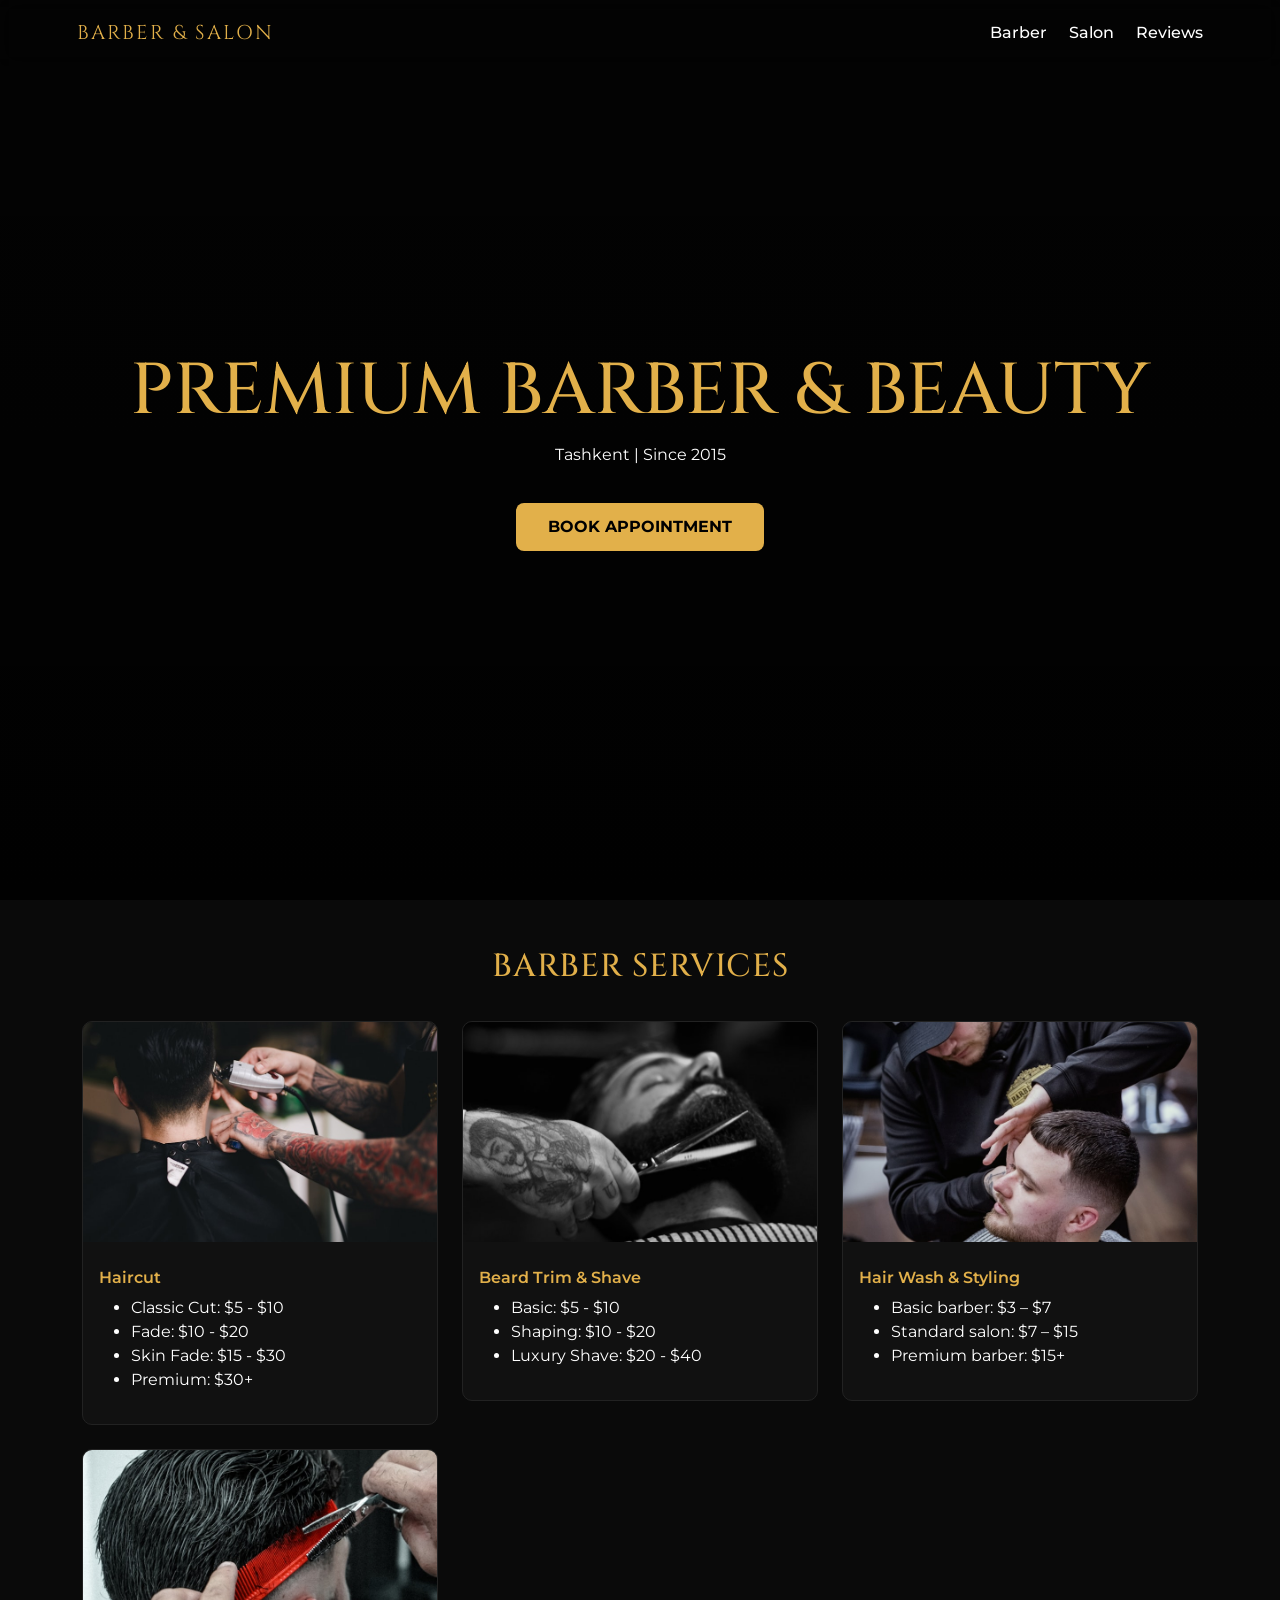
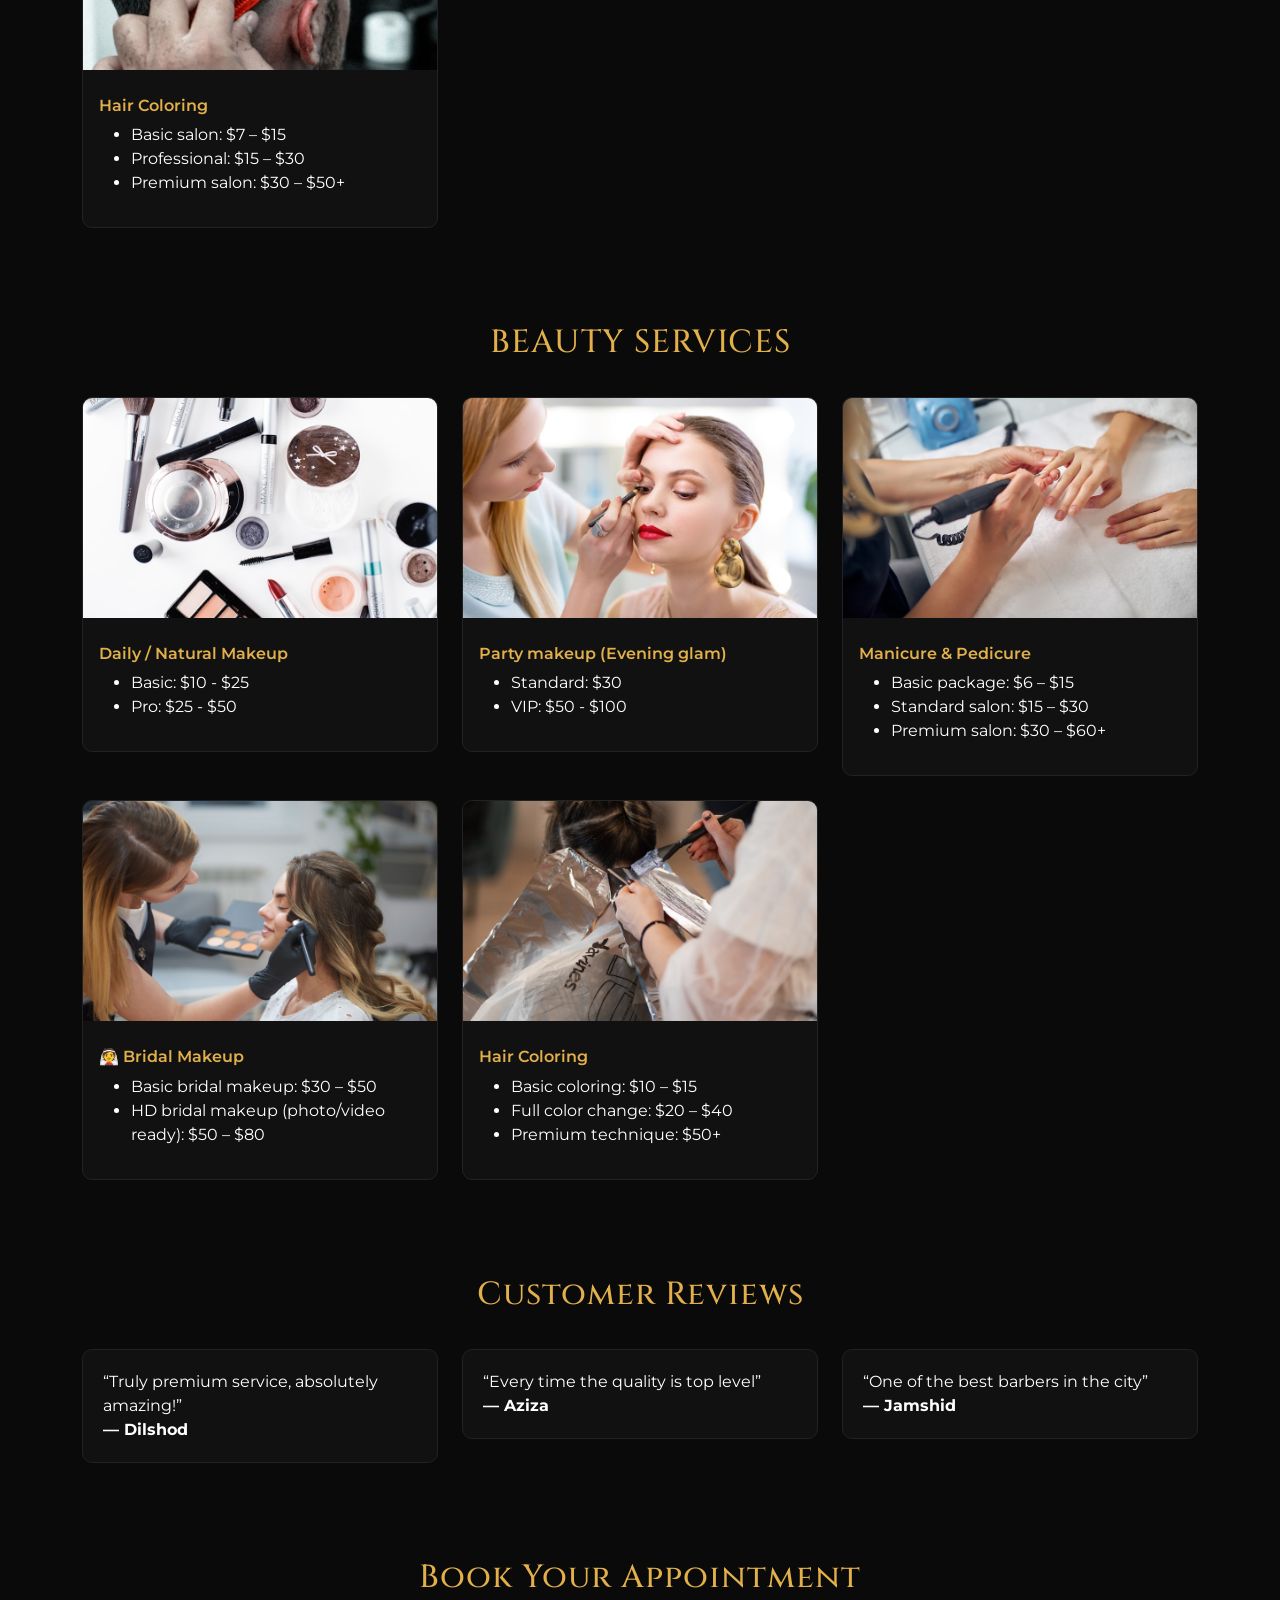
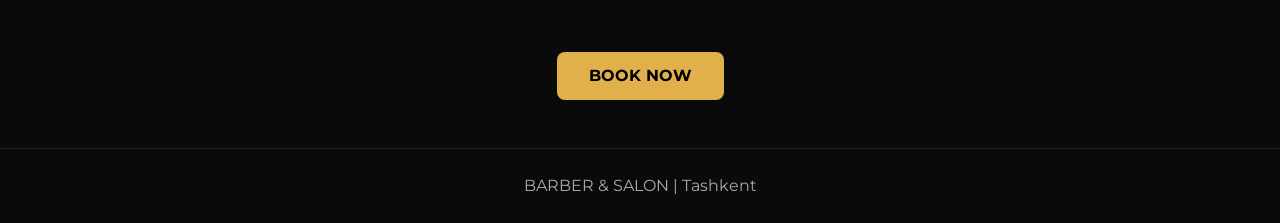
==== index.html @ d1793401 "Add files via upload" ====
<!DOCTYPE html>  <html lang="uz">  
<head>  
<meta charset="UTF-8">  
<meta name="viewport" content="width=device-width, initial-scale=1.0">  
<title>Barber & Salon | Premium Studio</title> <link rel="manifest" href="manifest.json">
<meta name="theme-color" content="#e2b04a">
<link rel="icon" href="favicon.png">
<link rel="icon" type="image/png" sizes="32x32" href="icon-32.png">
<link rel="icon" type="image/png" sizes="16x16" href="icon-16.png">
<!-- iOS support -->
<meta name="apple-mobile-web-app-capable" content="yes">
<meta name="apple-mobile-web-app-status-bar-style" content="black">
<link rel="apple-touch-icon" href="icon-192.png"> <link href="https://fonts.googleapis.com/css2?family=Cinzel:wght@400;600&family=Montserrat:wght@300;400;600;700&display=swap" rel="stylesheet">  
<link href="https://cdn.jsdelivr.net/npm/bootstrap@5.3.3/dist/css/bootstrap.min.css" rel="stylesheet">  <style>  
:root{  
  --gold:#e2b04a;  
  --dark:#0a0a0a;  
}  
  
body{  
margin:0;  
font-family:'Montserrat', sans-serif;  
background:var(--dark);  
color:#fff;  
}  
  
/* smooth + premium feel */  
html{scroll-behavior:smooth;}  
  
/* LOADER */  
#loader{  
position:fixed;  
width:100%;  
height:100%;  
background:#000;  
display:flex;  
align-items:center;  
justify-content:center;  
z-index:9999;  
}  
.spinner{  
width:55px;  
height:55px;  
border:3px solid #333;  
border-top:3px solid var(--gold);  
border-radius:50%;  
animation:spin .9s linear infinite;  
}  
@keyframes spin{100%{transform:rotate(360deg);}}  
  
/* NAV */  
nav{  
position:fixed;  
width:100%;  
top:0;  
padding:18px 6%;  
display:flex;  
justify-content:space-between;  
align-items:center;  
z-index:1000;  
backdrop-filter: blur(10px);  
transition:.3s;  
}  
nav.scrolled{  
background:#000;  
border-bottom:1px solid var(--gold);  
}  
  
nav a{  
color:#fff;  
margin-left:18px;  
text-decoration:none;  
font-weight:500;  
transition:.3s;  
}  
nav a:hover{  
color:var(--gold);  
transform:translateY(-2px);  
}  
  
.logo{  
color:var(--gold);  
font-family:'Cinzel';  
letter-spacing:2px;  
font-size:20px;  
}  
  
/* HERO */  
.hero{  
height:100vh;  
background:linear-gradient(rgba(0,0,0,.7),rgba(0,0,0,.9)),  
url('./back.jpg')  
center/cover;  
display:flex;  
align-items:center;  
justify-content:center;  
text-align:center;  
animation:fadeIn 1.2s ease;  
}  
  
@keyframes fadeIn{  
from{opacity:0;transform:scale(1.05);}  
to{opacity:1;transform:scale(1);}  
}  
  
.hero h1{  
font-size:clamp(34px,7vw,72px);  
color:var(--gold);  
font-family:'Cinzel';  
animation:slideDown 1s ease;  
}  
  
@keyframes slideDown{  
from{transform:translateY(-40px);opacity:0;}  
to{transform:translateY(0);opacity:1;}  
}  
  
.btn-gold{  
background:var(--gold);  
color:#000;  
padding:12px 32px;  
font-weight:700;  
border-radius:8px;  
text-decoration:none;  
display:inline-block;  
margin-top:20px;  
transition:.3s;  
}  
.btn-gold:hover{  
transform:scale(1.05);  
box-shadow:0 10px 25px rgba(226,176,74,.3);  
}  
  
/* SECTION */  
section{scroll-margin-top:90px;}  
  
.section-title{  
text-align:center;  
font-family:'Cinzel';  
color:var(--gold);  
margin-bottom:35px;  
letter-spacing:1px;  
}  
  
/* SERVICE */  
.service{  
background:#111;  
border:1px solid #222;  
cursor:pointer;  
transition:.4s;  
overflow:hidden;  
border-radius:10px;  
}  
.service:hover{  
transform:scale(1.06);  
box-shadow:0 10px 30px rgba(226,176,74,.25);  
}  
.service img{  
width:100%;  
height:220px;  
object-fit:cover;  
transition:.5s;  
}  
.service:hover img{  
transform:scale(1.1);  
}  
  
h6{  
color:var(--gold);  
font-weight:600;  
margin-top:10px;  
}  
  
/* MODAL */  
#imgModal{  
position:fixed;  
top:0;  
left:0;  
width:100%;  
height:100%;  
background:rgba(0,0,0,.92);  
display:none;  
align-items:center;  
justify-content:center;  
z-index:9999;  
}  
  
#imgModal img{  
max-width:90%;  
max-height:90%;  
border-radius:12px;  
transform:scale(.8);  
transition:.3s;  
}  
#imgModal.show img{  
transform:scale(1);  
}  
  
/* REVIEWS (REAL LOOK) */  
.stat{  
background:#111;  
border:1px solid #222;  
padding:20px;  
border-radius:10px;  
transition:.3s;  
}  
.stat:hover{  
transform:translateY(-5px);  
border-color:var(--gold);  
}  
  
/* FOOTER */  
footer{  
text-align:center;  
padding:25px;  
border-top:1px solid #222;  
color:#aaa;  
}  
  
/* mobile */  
@media(max-width:768px){  
nav{flex-direction:column;gap:10px;}  
}  
</style>  </head>  <body> <button id="installBtn" class="btn-gold" style="position:fixed;bottom:20px;right:20px;display:none;z-index:999;">
Install App
</button> <div id="loader"><div class="spinner"></div></div>  <nav id="nav">  
<div class="logo">BARBER & SALON</div>  
<div>  
<a href="#barber">Barber</a>  
<a href="#salon">Salon</a>  
<a href="#reviews">Reviews</a>  
</div>  
</nav>  <section class="hero">  
<div>  
<h1>PREMIUM BARBER & BEAUTY</h1>  
<p>Tashkent | Since 2015</p>  
<a class="btn-gold" href="https://t.me/aiwebuz">BOOK APPOINTMENT</a>  
</div>  
</section>   <!-- BARBER -->     <section id="barber" class="container py-5">      
<h2 class="section-title">BARBER SERVICES</h2>      
<div class="row g-4">      <div class="col-md-4">      
<div class="service" onclick="openImg(this)">      
<img src="/haircut.jpg">      
<div class="p-3">      
<h6>Haircut</h6>     
<ul>
<li>Classic Cut: $5 - $10</li>
<li>Fade: $10 - $20</li>
<li>Skin Fade: $15 - $30</li>
<li>Premium: $30+</li>
</ul>
</div>      
</div>      
</div>  <div class="col-md-4">      
<div class="service" onclick="openImg(this)">      
<img src="/beard.jpg">      
<div class="p-3">      
<h6>Beard Trim & Shave</h6>      
<ul>
<li>Basic: $5 - $10</li>
<li>Shaping: $10 - $20</li>
<li>Luxury Shave: $20 - $40</li>
</ul>
</div>      
</div>      
</div>  <div class="col-md-4">      
<div class="service" onclick="openImg(this)">      
<img src="/styling.jpg">      
<div class="p-3">
  <h6>Hair Wash & Styling</h6>
  <ul>
    <li>Basic barber: $3 – $7</li>
    <li>Standard salon: $7 – $15</li>
    <li>Premium barber: $15+</li>
  </ul>
</div> 
</div>      
</div>  <div class="col-md-4">      
<div class="service" onclick="openImg(this)">      
<img src="/color.jpg">      
<div class="p-3">
  <h6>Hair Coloring</h6>
  <ul>
    <li>Basic salon: $7 – $15</li>
    <li>Professional: $15 – $30</li>
    <li>Premium salon: $30 – $50+</li>
  </ul>
</div>
</div>      
</div>  </div>      
</section>      <!-- SALON -->       <section id="salon" class="container py-5">      
<h2 class="section-title">BEAUTY SERVICES</h2>      
<div class="row g-4">  <div class="col-md-4">      
<div class="service" onclick="openImg(this)">      
<img src="/daily.jpg">      
<div class="p-3">      
<h6>Daily / Natural Makeup</h6>      
<ul>
<li>Basic: $10 - $25</li>
<li>Pro: $25 - $50</li>
</ul>      
</div>      
</div>      
</div>  <div class="col-md-4">      
<div class="service" onclick="openImg(this)">      
<img src="/party.jpg">      
<div class="p-3">      
<h6>Party makeup (Evening glam)</h6>      
<ul>
<li>Standard: $30</li>
<li>VIP: $50 - $100</li>
</ul>  
</div>      
</div>      
</div>    <div class="col-md-4">      
<div class="service" onclick="openImg(this)">      
<img src="/manicure.jpg">      
<div class="p-3">
  <h6>Manicure & Pedicure</h6>
  <ul>
    <li>Basic package: $6 – $15</li>
    <li>Standard salon: $15 – $30</li>
    <li>Premium salon: $30 – $60+</li>
  </ul>
</div>
</div>      
</div>    <div class="col-md-4">      
<div class="service" onclick="openImg(this)">      
<img src="/bridal.jpg">      
<div class="p-3">
  <h6>👰 Bridal Makeup</h6>
  <ul>
    <li>Basic bridal makeup: $30 – $50</li>
    <li>HD bridal makeup (photo/video ready): $50 – $80</li>
  </ul>
</div> 
</div>      
</div>    <div class="col-md-4">      
<div class="service" onclick="openImg(this)">      
<img src="/coloring.jpg">      
<div class="p-3">
  <h6>Hair Coloring</h6>
  <ul>
    <li>Basic coloring: $10 – $15</li>
    <li>Full color change: $20 – $40</li>
    <li>Premium technique: $50+</li>
  </ul>
</div>  
</div>      
</div>  </div>      
</section>   <!-- REVIEWS REAL STYLE -->  <section id="reviews" class="container py-5">
  <h2 class="section-title">Customer Reviews</h2>

  <div class="row g-4">
    <div class="col-md-4">
      <div class="stat">“Truly premium service, absolutely amazing!”<br><b>— Dilshod</b></div>
    </div>

    <div class="col-md-4">
      <div class="stat">“Every time the quality is top level”<br><b>— Aziza</b></div>
    </div>

    <div class="col-md-4">
      <div class="stat">“One of the best barbers in the city”<br><b>— Jamshid</b></div>
    </div>
  </div>
</section>

<section class="text-center py-5">
  <h2 class="section-title">Book Your Appointment</h2>
  <a class="btn-gold" href="https://t.me/aiwebuz">BOOK NOW</a>
</section>

<footer>
  BARBER & SALON | Tashkent
</footer> <!-- MODAL -->  <div id="imgModal" onclick="closeImg()">  
<img id="modalImg">  
</div>  <script>  
const nav=document.getElementById("nav");  
const modal=document.getElementById("imgModal");  
const modalImg=document.getElementById("modalImg");  
  
window.addEventListener("load",()=>{  
document.getElementById("loader").style.display="none";  
});  
  
window.addEventListener("scroll",()=>{  
nav.classList.toggle("scrolled",window.scrollY>50);  
});  
  
function openImg(el){  
const img=el.querySelector("img");  
modalImg.src=img.src;  
modal.style.display="flex";  
setTimeout(()=>modal.classList.add("show"),10);  
}  
  
function closeImg(){  
modal.classList.remove("show");  
setTimeout(()=>modal.style.display="none",200);  
}  
  
document.addEventListener("keydown",(e)=>{  
if(e.key==="Escape")closeImg();  
});  
  // PWA REGISTER
if ("serviceWorker" in navigator) {
  window.addEventListener("load", () => {
    navigator.serviceWorker.register("sw.js");
  });
}

// INSTALL LOGIC
let deferredPrompt;
const installBtn = document.getElementById("installBtn");

window.addEventListener("beforeinstallprompt", (e) => {
  e.preventDefault();
  deferredPrompt = e;
  installBtn.style.display = "block";
});

installBtn.addEventListener("click", async () => {
  if (deferredPrompt) {
    deferredPrompt.prompt();
    await deferredPrompt.userChoice;
    deferredPrompt = null;
    installBtn.style.display = "none";
  }
});

// installed bo‘lgandan keyin yashiradi
window.addEventListener("appinstalled", () => {
  installBtn.style.display = "none";
});
</script>  </body>  
</html>
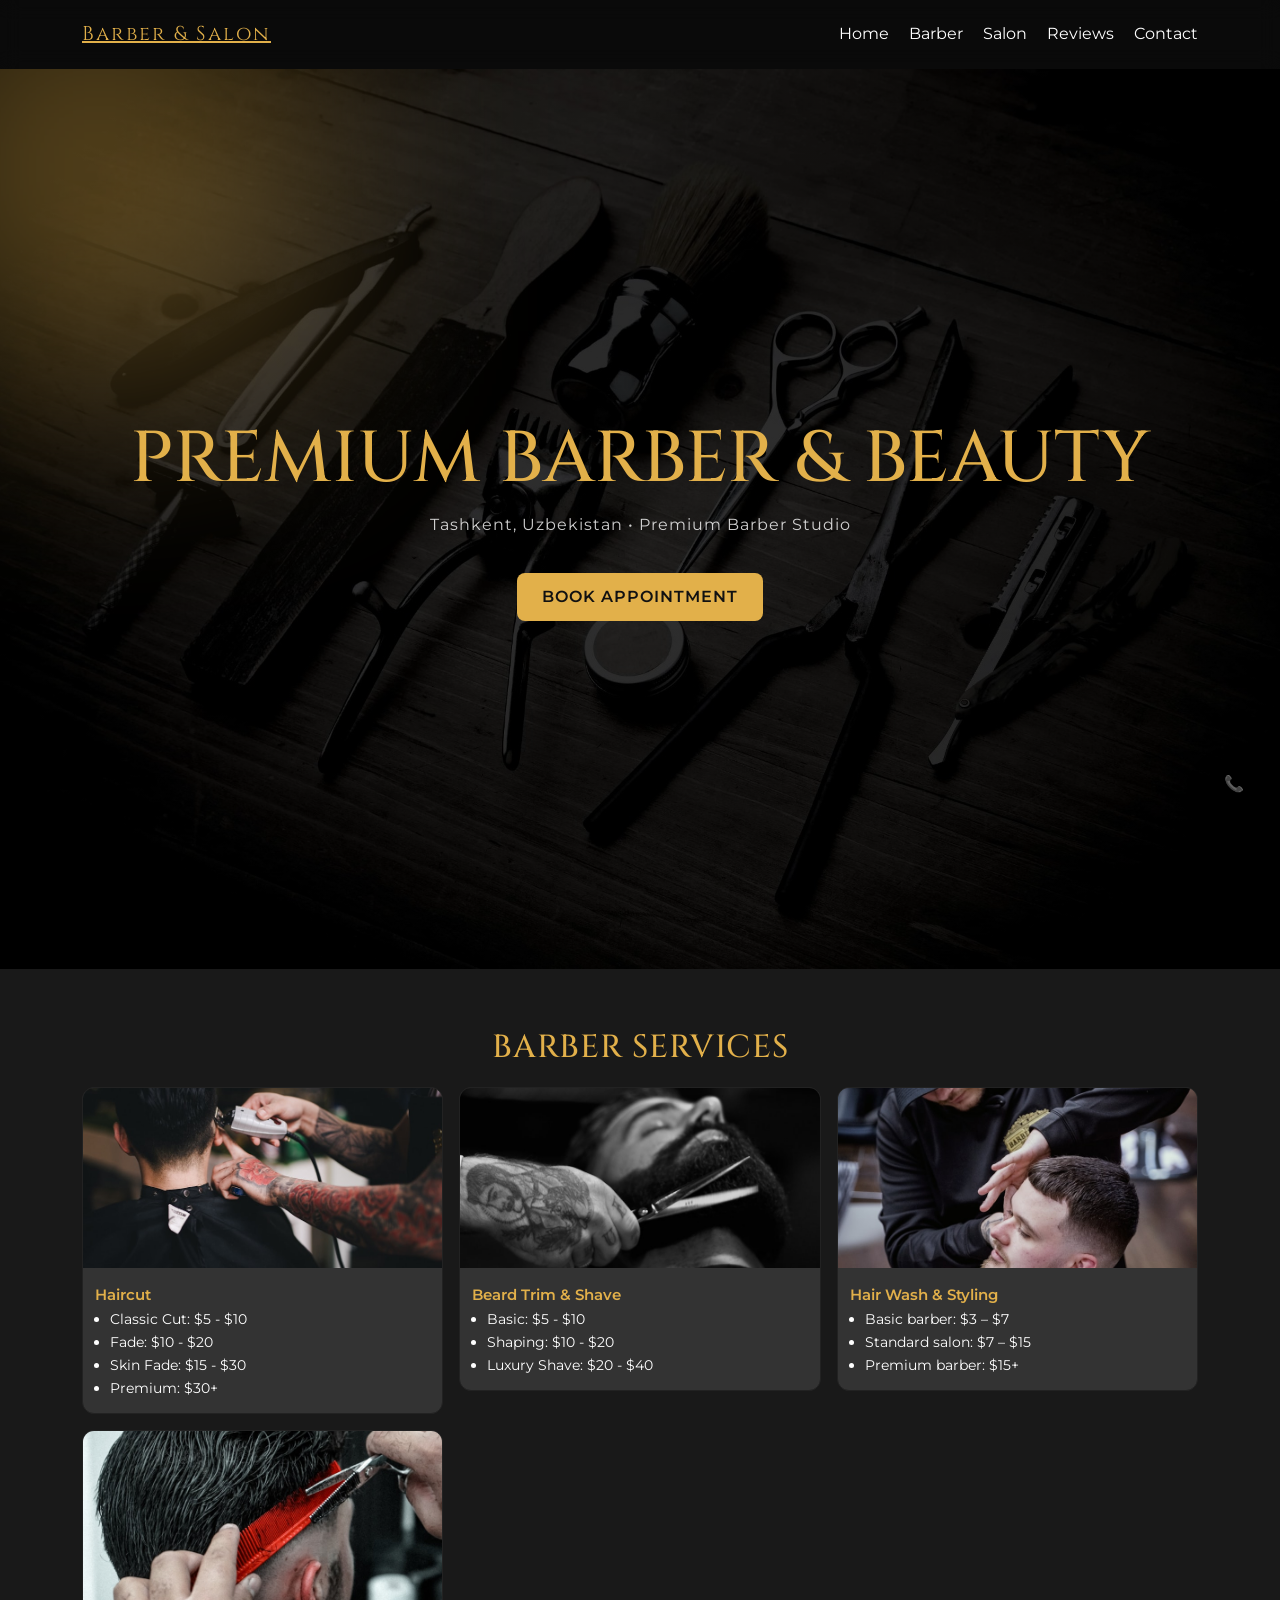
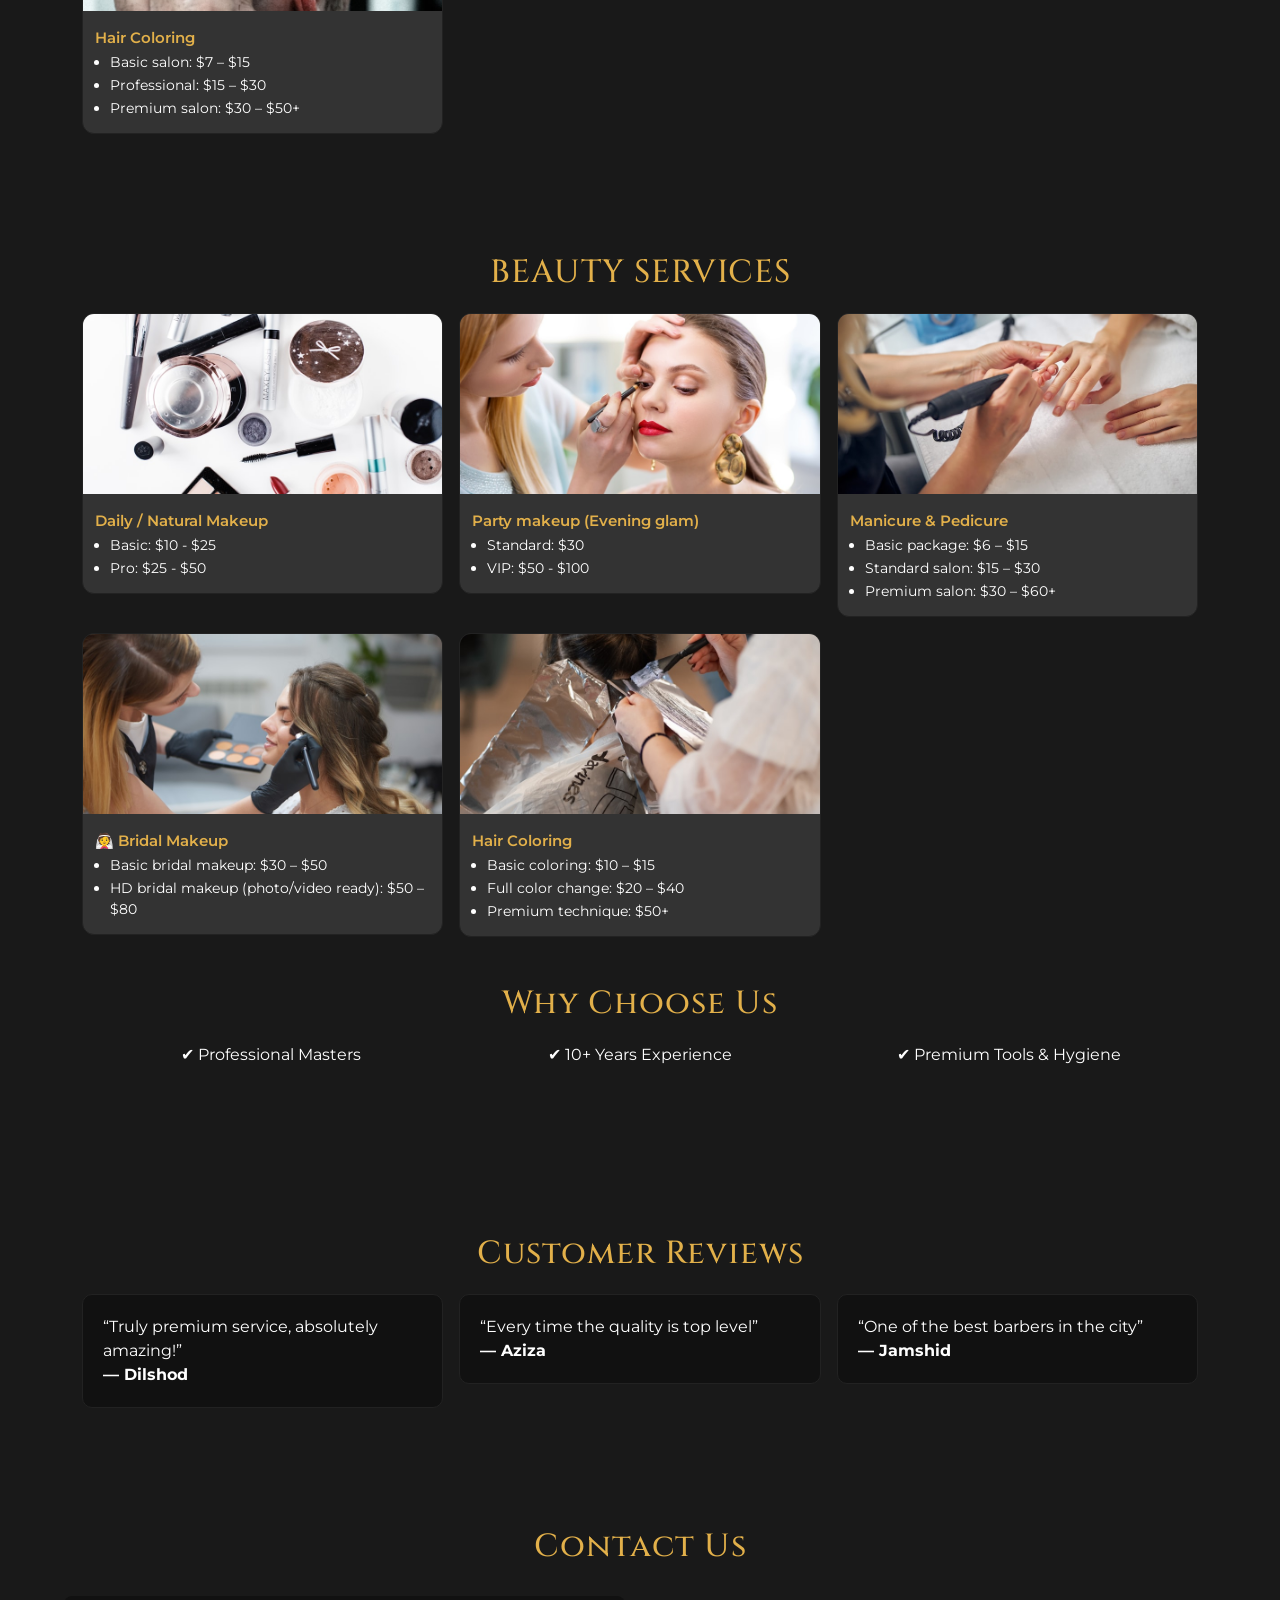
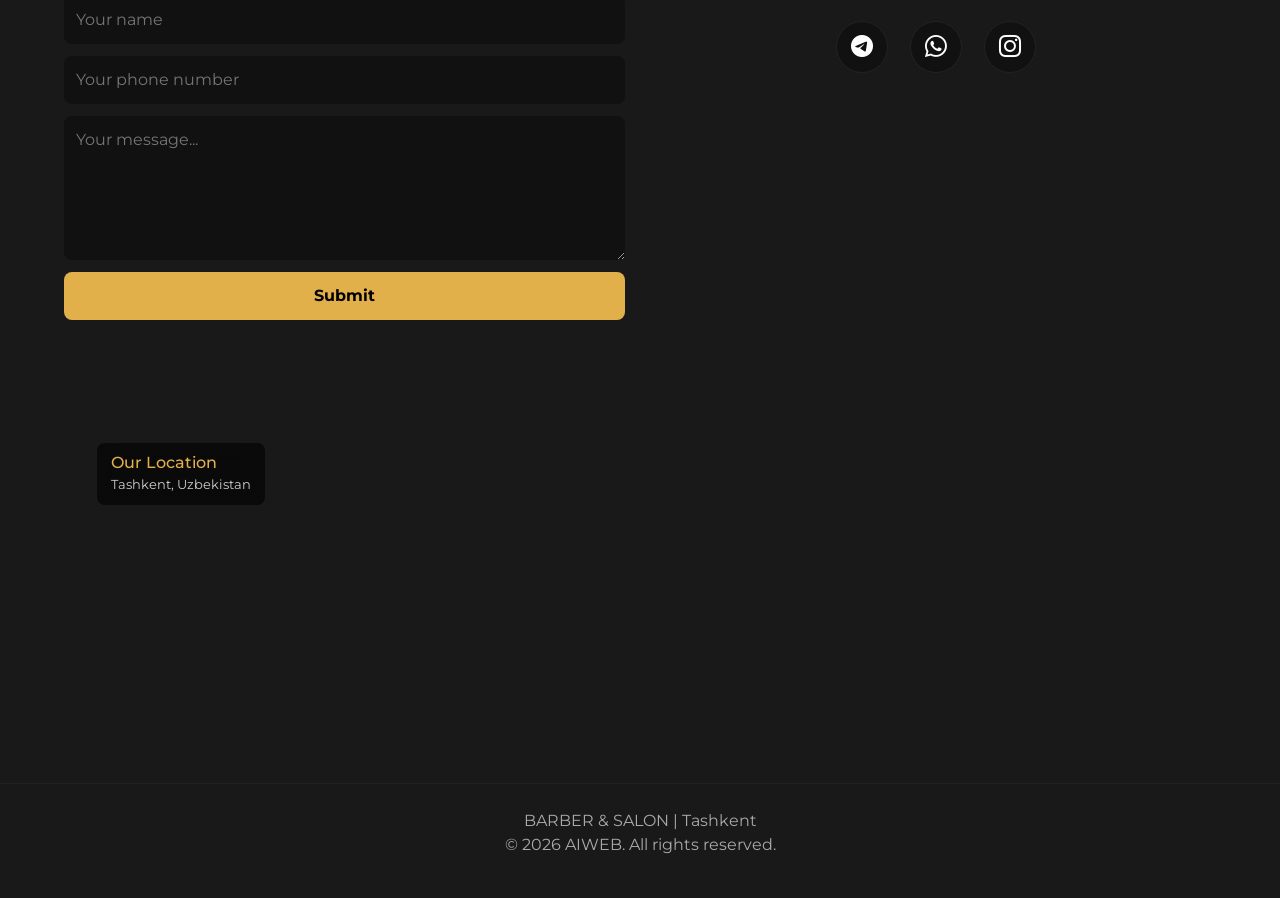
==== commit 81343e2f: "Update index.html" ====
--- a/index.html
+++ b/index.html
@@ -2,245 +2,62 @@
 <head>  
 <meta charset="UTF-8">  
 <meta name="viewport" content="width=device-width, initial-scale=1.0">  
-<title>Barber & Salon | Premium Studio</title> <link rel="manifest" href="manifest.json">
-<meta name="theme-color" content="#e2b04a">
-<link rel="icon" href="favicon.png">
-<link rel="icon" type="image/png" sizes="32x32" href="icon-32.png">
-<link rel="icon" type="image/png" sizes="16x16" href="icon-16.png">
+<title>Barber & Salon | Premium Studio</title> 
+  
+<!-- Favicon -->
+<link rel="icon" href="assets/icons/favicon.ico">
+<link rel="icon" type="image/png" sizes="32x32" href="assets/icons/favicon-32x32.png">
+<link rel="icon" type="image/png" sizes="16x16" href="assets/icons/favicon-16x16.png">
+
+<!-- Apple -->
+<link rel="apple-touch-icon" sizes="180x180" href="assets/icons/apple-touch-icon.png">
+
+<!-- Android / PWA -->
+<link rel="manifest" href="assets/icons/site.webmanifest">
+
+<!-- Theme -->
+<meta name="theme-color" content="#0f0f0f">
 <!-- iOS support -->
 <meta name="apple-mobile-web-app-capable" content="yes">
-<meta name="apple-mobile-web-app-status-bar-style" content="black">
-<link rel="apple-touch-icon" href="icon-192.png"> <link href="https://fonts.googleapis.com/css2?family=Cinzel:wght@400;600&family=Montserrat:wght@300;400;600;700&display=swap" rel="stylesheet">  
-<link href="https://cdn.jsdelivr.net/npm/bootstrap@5.3.3/dist/css/bootstrap.min.css" rel="stylesheet">  <style>  
-:root{  
-  --gold:#e2b04a;  
-  --dark:#0a0a0a;  
-}  
+<meta name="apple-mobile-web-app-status-bar-style" content="black-translucent">
+<meta name="apple-mobile-web-app-title" content="AI WEB">
+<link rel="stylesheet" href="https://cdn.jsdelivr.net/npm/bootstrap-icons@1.11.3/font/bootstrap-icons.min.css">
+<link href="https://fonts.googleapis.com/css2?family=Cinzel:wght@400;600&family=Montserrat:wght@300;400;600;700&display=swap" rel="stylesheet">  
+<link href="https://cdn.jsdelivr.net/npm/bootstrap@5.3.3/dist/css/bootstrap.min.css" rel="stylesheet">  
+<link rel="stylesheet" href="assets/css/style.css"></head>  
+<body> <button id="installBtn" class="btn-gold" style="position:fixed;bottom:20px;right:20px;display:none;z-index:999;">
+Install App
+</button> <div id="loader"><div class="spinner"></div></div> 
   
-body{  
-margin:0;  
-font-family:'Montserrat', sans-serif;  
-background:var(--dark);  
-color:#fff;  
-}  
-  
-/* smooth + premium feel */  
-html{scroll-behavior:smooth;}  
-  
-/* LOADER */  
-#loader{  
-position:fixed;  
-width:100%;  
-height:100%;  
-background:#000;  
-display:flex;  
-align-items:center;  
-justify-content:center;  
-z-index:9999;  
-}  
-.spinner{  
-width:55px;  
-height:55px;  
-border:3px solid #333;  
-border-top:3px solid var(--gold);  
-border-radius:50%;  
-animation:spin .9s linear infinite;  
-}  
-@keyframes spin{100%{transform:rotate(360deg);}}  
-  
-/* NAV */  
-nav{  
-position:fixed;  
-width:100%;  
-top:0;  
-padding:18px 6%;  
-display:flex;  
-justify-content:space-between;  
-align-items:center;  
-z-index:1000;  
-backdrop-filter: blur(10px);  
-transition:.3s;  
-}  
-nav.scrolled{  
-background:#000;  
-border-bottom:1px solid var(--gold);  
-}  
-  
-nav a{  
-color:#fff;  
-margin-left:18px;  
-text-decoration:none;  
-font-weight:500;  
-transition:.3s;  
-}  
-nav a:hover{  
-color:var(--gold);  
-transform:translateY(-2px);  
-}  
-  
-.logo{  
-color:var(--gold);  
-font-family:'Cinzel';  
-letter-spacing:2px;  
-font-size:20px;  
-}  
-  
-/* HERO */  
-.hero{  
-height:100vh;  
-background:linear-gradient(rgba(0,0,0,.7),rgba(0,0,0,.9)),  
-url('./back.jpg')  
-center/cover;  
-display:flex;  
-align-items:center;  
-justify-content:center;  
-text-align:center;  
-animation:fadeIn 1.2s ease;  
-}  
-  
-@keyframes fadeIn{  
-from{opacity:0;transform:scale(1.05);}  
-to{opacity:1;transform:scale(1);}  
-}  
-  
-.hero h1{  
-font-size:clamp(34px,7vw,72px);  
-color:var(--gold);  
-font-family:'Cinzel';  
-animation:slideDown 1s ease;  
-}  
-  
-@keyframes slideDown{  
-from{transform:translateY(-40px);opacity:0;}  
-to{transform:translateY(0);opacity:1;}  
-}  
-  
-.btn-gold{  
-background:var(--gold);  
-color:#000;  
-padding:12px 32px;  
-font-weight:700;  
-border-radius:8px;  
-text-decoration:none;  
-display:inline-block;  
-margin-top:20px;  
-transition:.3s;  
-}  
-.btn-gold:hover{  
-transform:scale(1.05);  
-box-shadow:0 10px 25px rgba(226,176,74,.3);  
-}  
-  
-/* SECTION */  
-section{scroll-margin-top:90px;}  
-  
-.section-title{  
-text-align:center;  
-font-family:'Cinzel';  
-color:var(--gold);  
-margin-bottom:35px;  
-letter-spacing:1px;  
-}  
-  
-/* SERVICE */  
-.service{  
-background:#111;  
-border:1px solid #222;  
-cursor:pointer;  
-transition:.4s;  
-overflow:hidden;  
-border-radius:10px;  
-}  
-.service:hover{  
-transform:scale(1.06);  
-box-shadow:0 10px 30px rgba(226,176,74,.25);  
-}  
-.service img{  
-width:100%;  
-height:220px;  
-object-fit:cover;  
-transition:.5s;  
-}  
-.service:hover img{  
-transform:scale(1.1);  
-}  
-  
-h6{  
-color:var(--gold);  
-font-weight:600;  
-margin-top:10px;  
-}  
-  
-/* MODAL */  
-#imgModal{  
-position:fixed;  
-top:0;  
-left:0;  
-width:100%;  
-height:100%;  
-background:rgba(0,0,0,.92);  
-display:none;  
-align-items:center;  
-justify-content:center;  
-z-index:9999;  
-}  
-  
-#imgModal img{  
-max-width:90%;  
-max-height:90%;  
-border-radius:12px;  
-transform:scale(.8);  
-transition:.3s;  
-}  
-#imgModal.show img{  
-transform:scale(1);  
-}  
-  
-/* REVIEWS (REAL LOOK) */  
-.stat{  
-background:#111;  
-border:1px solid #222;  
-padding:20px;  
-border-radius:10px;  
-transition:.3s;  
-}  
-.stat:hover{  
-transform:translateY(-5px);  
-border-color:var(--gold);  
-}  
-  
-/* FOOTER */  
-footer{  
-text-align:center;  
-padding:25px;  
-border-top:1px solid #222;  
-color:#aaa;  
-}  
-  
-/* mobile */  
-@media(max-width:768px){  
-nav{flex-direction:column;gap:10px;}  
-}  
-</style>  </head>  <body> <button id="installBtn" class="btn-gold" style="position:fixed;bottom:20px;right:20px;display:none;z-index:999;">
-Install App
-</button> <div id="loader"><div class="spinner"></div></div>  <nav id="nav">  
-<div class="logo">BARBER & SALON</div>  
-<div>  
-<a href="#barber">Barber</a>  
-<a href="#salon">Salon</a>  
-<a href="#reviews">Reviews</a>  
-</div>  
-</nav>  <section class="hero">  
+<header class="header">
+  <div class="container">
+
+    <a href="#hero" class="logo">Barber & Salon</a>
+
+    <div class="menu-toggle" id="menu-toggle">☰</div>
+
+    <nav class="navbar" id="navbar">
+      <a href="#hero">Home</a>
+      <a href="#barber">Barber</a>
+      <a href="#salon">Salon</a>
+      <a href="#reviews">Reviews</a>
+      <a href="#contact">Contact</a>
+    </nav>
+
+  </div>
+</header>
+
+ <section id="hero" class="hero">  
 <div>  
 <h1>PREMIUM BARBER & BEAUTY</h1>  
-<p>Tashkent | Since 2015</p>  
+<p style="opacity:0.8">Tashkent, Uzbekistan • Premium Barber Studio</p>
 <a class="btn-gold" href="https://t.me/aiwebuz">BOOK APPOINTMENT</a>  
 </div>  
-</section>   <!-- BARBER -->     <section id="barber" class="container py-5">      
+</section>   <!-- BARBER -->     <section id="barber" class="container">      
 <h2 class="section-title">BARBER SERVICES</h2>      
 <div class="row g-4">      <div class="col-md-4">      
 <div class="service" onclick="openImg(this)">      
-<img src="/haircut.jpg">      
+<img src="assets/images/haircut.jpg">      
 <div class="p-3">      
 <h6>Haircut</h6>     
 <ul>
@@ -253,7 +70,7 @@
 </div>      
 </div>  <div class="col-md-4">      
 <div class="service" onclick="openImg(this)">      
-<img src="/beard.jpg">      
+<img src="assets/images/beard.jpg">      
 <div class="p-3">      
 <h6>Beard Trim & Shave</h6>      
 <ul>
@@ -265,7 +82,7 @@
 </div>      
 </div>  <div class="col-md-4">      
 <div class="service" onclick="openImg(this)">      
-<img src="/styling.jpg">      
+<img src="assets/images/styling.jpg">      
 <div class="p-3">
   <h6>Hair Wash & Styling</h6>
   <ul>
@@ -277,7 +94,7 @@
 </div>      
 </div>  <div class="col-md-4">      
 <div class="service" onclick="openImg(this)">      
-<img src="/color.jpg">      
+<img src="assets/images/color.jpg">      
 <div class="p-3">
   <h6>Hair Coloring</h6>
   <ul>
@@ -288,11 +105,11 @@
 </div>
 </div>      
 </div>  </div>      
-</section>      <!-- SALON -->       <section id="salon" class="container py-5">      
+</section>      <!-- SALON -->       <section id="salon" class="container">      
 <h2 class="section-title">BEAUTY SERVICES</h2>      
 <div class="row g-4">  <div class="col-md-4">      
 <div class="service" onclick="openImg(this)">      
-<img src="/daily.jpg">      
+<img src="assets/images/daily.jpg">      
 <div class="p-3">      
 <h6>Daily / Natural Makeup</h6>      
 <ul>
@@ -303,7 +120,7 @@
 </div>      
 </div>  <div class="col-md-4">      
 <div class="service" onclick="openImg(this)">      
-<img src="/party.jpg">      
+<img src="assets/images/party.jpg">      
 <div class="p-3">      
 <h6>Party makeup (Evening glam)</h6>      
 <ul>
@@ -314,7 +131,7 @@
 </div>      
 </div>    <div class="col-md-4">      
 <div class="service" onclick="openImg(this)">      
-<img src="/manicure.jpg">      
+<img src="assets/images/manicure.jpg">      
 <div class="p-3">
   <h6>Manicure & Pedicure</h6>
   <ul>
@@ -326,7 +143,7 @@
 </div>      
 </div>    <div class="col-md-4">      
 <div class="service" onclick="openImg(this)">      
-<img src="/bridal.jpg">      
+<img src="assets/images/bridal.jpg">      
 <div class="p-3">
   <h6>👰 Bridal Makeup</h6>
   <ul>
@@ -337,7 +154,7 @@
 </div>      
 </div>    <div class="col-md-4">      
 <div class="service" onclick="openImg(this)">      
-<img src="/coloring.jpg">      
+<img src="assets/images/coloring.jpg">      
 <div class="p-3">
   <h6>Hair Coloring</h6>
   <ul>
@@ -348,7 +165,16 @@
 </div>  
 </div>      
 </div>  </div>      
-</section>   <!-- REVIEWS REAL STYLE -->  <section id="reviews" class="container py-5">
+  <section class="container text-center py-5">
+  <h2 class="section-title">Why Choose Us</h2>
+
+  <div class="row g-4">
+    <div class="col-md-4">✔ Professional Masters</div>
+    <div class="col-md-4">✔ 10+ Years Experience</div>
+    <div class="col-md-4">✔ Premium Tools & Hygiene</div>
+  </div>
+</section>
+</section>   <!-- REVIEWS REAL STYLE -->  <section id="reviews" class="container">
   <h2 class="section-title">Customer Reviews</h2>
 
   <div class="row g-4">
@@ -366,73 +192,73 @@
   </div>
 </section>
 
-<section class="text-center py-5">
-  <h2 class="section-title">Book Your Appointment</h2>
-  <a class="btn-gold" href="https://t.me/aiwebuz">BOOK NOW</a>
+<section id="contact" class="contact-section">
+
+  <h2 class="section-title">Contact Us</h2>
+
+  <div class="contact-grid">
+
+    <!-- FORM -->
+   <form class="contact-form">
+
+  <input type="text" placeholder="Your name" required>
+
+  <input type="tel" placeholder="Your phone number" required>
+
+  <textarea placeholder="Your message..." rows="5"></textarea>
+
+  <button type="submit">Submit</button>
+
+</form>
+    
+    <!-- CONTACT INFO -->
+   <div class="social-icons">
+  <a href="https://t.me/aiwebuz" target="_blank" class="icon-btn">
+    <i class="bi bi-telegram"></i>
+  </a>
+
+  <a href="https://wa.me/99361403543" target="_blank" class="icon-btn">
+    <i class="bi bi-whatsapp"></i>
+  </a>
+
+  <a href="https://instagram.com" target="_blank" class="icon-btn">
+    <i class="bi bi-instagram"></i>
+  </a>
+
+</div>
+  </div>
+
 </section>
 
+ <a href="tel:+99361403543" class="floating-btn">
+  📞 
+</a>
+  
+<div class="container my-5">
+
+  <div class="map-box">
+
+    <iframe 
+      src="https://www.google.com/maps/embed?pb=!1m18!1m12!1m3!1d2995.843742564321!2d69.2400733154089!3d41.29949597927215!2m3!1f0!2f0!3f0!3m2!1i1024!2i768!4f13.1!3m3!1m2!1s0x38aef4c8b3a0b2e7%3A0x7b1f6f2d4c1c0c1!2sTashkent%2C%20Uzbekistan!5e0!3m2!1sen!2s!4v1713870000000"
+      width="100%"  
+      height="300"
+      style="border:0;"
+      allowfullscreen=""
+      loading="lazy">
+    </iframe>
+
+    <div class="map-overlay">
+      <h3>Our Location</h3>
+      <p>Tashkent, Uzbekistan</p>
+    </div>
+
+  </div>
+
+</div>
 <footer>
-  BARBER & SALON | Tashkent
+  BARBER & SALON | Tashkent<p>© 2026 AIWEB. All rights reserved. </p>
 </footer> <!-- MODAL -->  <div id="imgModal" onclick="closeImg()">  
 <img id="modalImg">  
-</div>  <script>  
-const nav=document.getElementById("nav");  
-const modal=document.getElementById("imgModal");  
-const modalImg=document.getElementById("modalImg");  
-  
-window.addEventListener("load",()=>{  
-document.getElementById("loader").style.display="none";  
-});  
-  
-window.addEventListener("scroll",()=>{  
-nav.classList.toggle("scrolled",window.scrollY>50);  
-});  
-  
-function openImg(el){  
-const img=el.querySelector("img");  
-modalImg.src=img.src;  
-modal.style.display="flex";  
-setTimeout(()=>modal.classList.add("show"),10);  
-}  
-  
-function closeImg(){  
-modal.classList.remove("show");  
-setTimeout(()=>modal.style.display="none",200);  
-}  
-  
-document.addEventListener("keydown",(e)=>{  
-if(e.key==="Escape")closeImg();  
-});  
-  // PWA REGISTER
-if ("serviceWorker" in navigator) {
-  window.addEventListener("load", () => {
-    navigator.serviceWorker.register("sw.js");
-  });
-}
-
-// INSTALL LOGIC
-let deferredPrompt;
-const installBtn = document.getElementById("installBtn");
-
-window.addEventListener("beforeinstallprompt", (e) => {
-  e.preventDefault();
-  deferredPrompt = e;
-  installBtn.style.display = "block";
-});
-
-installBtn.addEventListener("click", async () => {
-  if (deferredPrompt) {
-    deferredPrompt.prompt();
-    await deferredPrompt.userChoice;
-    deferredPrompt = null;
-    installBtn.style.display = "none";
-  }
-});
-
-// installed bo‘lgandan keyin yashiradi
-window.addEventListener("appinstalled", () => {
-  installBtn.style.display = "none";
-});
-</script>  </body>  
+</div>  <script src="assets/js/script.js"></script>  </body>  
 </html>  
- + 
--- a/assets/css/style.css
+++ b/assets/css/style.css
@@ -0,0 +1,473 @@
+:root{  
+  --gold:#e2b04a;  
+  --dark:#0a0a0a;  
+}  
+  *{
+  box-sizing:border-box;
+}
+body{  
+margin:0;  
+font-family:'Montserrat', sans-serif;  
+background: rgba(0,0,0,0.9);
+color:#fff;  
+  -webkit-font-smoothing:antialiased;
+  -moz-osx-font-smoothing:grayscale;
+}  
+  
+/* smooth + premium feel */  
+html{scroll-behavior:smooth;}  
+  
+/* LOADER */  
+#loader{  
+position:fixed;  
+width:100%;  
+height:100%;  
+background:#000;  
+display:flex;  
+align-items:center;  
+justify-content:center;  
+z-index:9999;  
+}  
+.spinner{  
+width:55px;  
+height:55px;  
+border:3px solid #333;  
+border-top:3px solid var(--gold);  
+border-radius:50%;  
+animation:spin .9s linear infinite;  
+}  
+@keyframes spin{100%{transform:rotate(360deg);}}  
+ 
+.header{
+  position: sticky;
+  top: 0;
+  z-index: 1000;
+  background: rgba(0,0,0,0.6);
+  backdrop-filter: blur(10px);
+  padding: 14px 0;
+  border-bottom: 1px solid transparent;
+  transition: .3s;
+}
+
+.header.scrolled{
+  background:#000;
+  border-bottom:1px solid var(--gold);
+}
+
+.header .container{
+  display:flex;
+  justify-content:space-between;
+  align-items:center;
+}
+
+.navbar{
+  display:flex;
+  gap:20px;
+  align-items:center;
+}
+
+.navbar a{
+  color:#fff;
+  text-decoration:none;
+  transition:.3s;
+}
+
+.navbar a:hover{
+  color:var(--gold);
+}
+
+/* mobile */
+.menu-toggle{
+  display:none;
+  font-size:28px;
+  color:#fff;
+  cursor:pointer;
+}
+
+@media(max-width:768px){
+  .menu-toggle{
+    display:block;
+  }
+
+  .navbar{
+    position:absolute;
+    top:70px;
+    left:0;
+    right:0;
+    background: rgba(0,0,0,0.6);
+    flex-direction:column;
+    display:none;
+    padding:20px 0;
+  }
+
+  .navbar.active{
+    display:flex;
+  }
+}
+  
+  .hero p{
+  opacity:.8;
+  letter-spacing:1px;
+  margin-top:10px;
+}
+  
+.logo{  
+color:var(--gold);  
+font-family:'Cinzel';  
+letter-spacing:2px;  
+font-size:20px;  
+}  
+  
+/* HERO */  
+.hero {
+  height: 100vh;
+  background-image: linear-gradient(rgba(0,0,0,0.6), rgba(0,0,0,0.6)),
+              url("../images/back.jpg");
+  background-size: cover;
+  background-position: center;
+
+  display: flex;
+  align-items: center;
+  justify-content: center;
+  text-align: center;
+
+  animation: fadeIn 1.2s ease;
+  position: relative;
+  overflow: hidden;
+}
+  
+@keyframes fadeIn {
+  from {
+    opacity: 0;
+    transform: translateY(20px);
+  }
+  to {
+    opacity: 1;
+    transform: translateY(0);
+  }
+}
+  .hero::before {
+  content: "";
+  position: absolute;
+  width: 400px;
+  height: 400px;
+  background: #e2b04a;
+  filter: blur(120px);
+  top: -100px;
+  left: -100px;
+  opacity: 0.4;
+}
+.hero h1{  
+font-size:clamp(34px,7vw,72px);  
+color:var(--gold);  
+font-family:'Cinzel';  
+animation:slideDown 1s ease;  
+}  
+  
+@keyframes slideDown{  
+from{transform:translateY(-40px);opacity:0;}  
+to{transform:translateY(0);opacity:1;}  
+}  
+  h6{
+  color:var(--gold);
+  font-weight:600;
+  margin:6px 0 4px;
+  font-size:15px;
+}
+.btn-gold{  
+background:var(--gold);  
+color:#111;  
+padding:12px 25px;  
+font-weight:600;  
+border-radius:8px;  
+text-decoration:none;  
+display:inline-block;  
+margin-top:20px;  
+transition:0.3s;  
+  letter-spacing:1px;
+  text-transform:uppercase;
+}  
+.btn-gold:hover{  
+transform: translateY(-3px) scale(1.05); 
+box-shadow:0 10px 25px rgba(226,176,74,0.4);  
+}  
+ /* SECTION compact */
+section{
+  padding:60px 0; /* oldin ~100px edi */
+  scroll-margin-top:70px;
+}
+
+/* grid gap kichikroq */
+.row.g-4{
+  --bs-gutter-y:1rem;
+  --bs-gutter-x:1rem;
+}
+
+/* card ichini siqamiz */
+.service .p-3{
+  padding:12px !important;
+}
+
+/* text compact */
+.service ul{
+  margin:5px 0 0;
+  padding-left:15px;
+  font-size:14px;
+}
+
+/* mobile yanada zich */
+@media(max-width:768px){
+  section{
+    padding:40px 0;
+  }
+}
+
+.service ul li{
+  margin-bottom:2px;
+}
+  
+.section-title{
+  text-align:center;
+  font-family:'Cinzel';
+  color:var(--gold);
+  margin-bottom:20px;
+  letter-spacing:1px;
+}
+  
+/* SERVICE */  
+.service{  
+background:#333;  
+border:1px solid #222;  
+cursor:pointer;  
+transition:0.4s;  
+overflow:hidden;  
+border-radius:12px;  
+  opacity:1;
+  transform:none;
+  transition: 0.6s ease;
+}  
+.service:hover{  
+transform:scale(1.03);  
+box-shadow:0 15px 40px rgba(226,176,74,.18);
+}  
+.service img{
+  width:100%;
+  height:180px; /* 220 → 180 */
+  object-fit:cover;
+  transition:.5s;
+}
+.service:hover img{  
+transform:scale(1.1);  
+}  
+  @media (hover:hover){
+  .service:hover{
+    transform:scale(1.03);
+  }
+}
+/* MODAL */  
+#imgModal{  
+position:fixed;  
+top:0;  
+left:0;  
+width:100%;  
+height:100%;  
+background:rgba(0,0,0,.92);  
+display:none;  
+align-items:center;  
+justify-content:center;  
+z-index:9999;  
+}  
+  
+#imgModal img{  
+max-width:90%;  
+max-height:90%;  
+border-radius:12px;  
+transform:scale(.8);  
+transition:.3s;  
+}  
+#imgModal.show img{  
+transform:scale(1);  
+}  
+  
+/* REVIEWS (REAL LOOK) */  
+.stat{  
+background:#111;  
+border:1px solid #222;  
+padding:20px;  
+border-radius:10px;  
+transition:.3s;  
+}  
+.stat:hover{  
+transform:translateY(-5px);  
+border-color:var(--gold);  
+}  
+  
+/* FOOTER */  
+footer{  
+text-align:center;  
+padding:25px;  
+border-top:1px solid #222;  
+color:#aaa;  
+}
+
+.floating-btn {
+  position: fixed;
+  bottom: 90px;
+  right: 20px;
+  background: rgba(0,0,0,0.6);
+  color: white;
+  padding: 14px 16px;
+  border-radius: 50px;
+  font-weight: bold;
+  text-decoration: none;
+  box-shadow: 0 10px 25px rgba(0,0,0,0.2);
+  transition: 0.3s;
+  z-index: 999;
+}
+
+.floating-btn:hover {
+  transform: scale(1.1);
+}
+.social-icons{
+  display:flex;
+  justify-content:center;
+  gap:22px; /* orasini ochadi */
+  margin-top:25px;
+}
+
+/* ICON BUTTON */
+.icon-btn{
+  width:52px;
+  height:52px;
+  display:flex;
+  align-items:center;
+  justify-content:center;
+  background:#111;
+  border:1px solid #222;
+  border-radius:50%;
+  color:#fff;
+  font-size:22px;
+  text-decoration:none;
+  transition:.3s;
+  position:relative;
+  overflow:hidden;
+}
+
+/* hover glow */
+.icon-btn:hover{
+  background:var(--gold);
+  color:#000;
+  transform:translateY(-6px) scale(1.1);
+  box-shadow:0 10px 25px rgba(226,176,74,0.35);
+}
+
+/* click ripple effect */
+.icon-btn::after{
+  content:"";
+  position:absolute;
+  width:100%;
+  height:100%;
+  background:rgba(255,255,255,0.2);
+  top:0;
+  left:0;
+  transform:scale(0);
+  border-radius:50%;
+  transition:.4s;
+}
+
+.icon-btn:active::after{
+  transform:scale(2);
+  opacity:0;
+}
+.contact-section{
+  padding:60px 5%;
+}
+
+.contact-grid{
+  display:grid;
+  grid-template-columns:1fr 1fr;
+  gap:30px;
+  margin-top:30px;
+}
+
+/* FORM */
+.contact-form{
+  display:flex;
+  flex-direction:column;
+  gap:12px;
+}
+
+.contact-form input,
+.contact-form textarea{
+  padding:12px;
+  border:none;
+  border-radius:8px;
+  background:#111;
+  color:#fff;
+  outline:none;
+}
+
+.contact-form button{
+  padding:12px;
+  background:var(--gold);
+  border:none;
+  cursor:pointer;
+  font-weight:bold;
+  border-radius:8px;
+}
+
+/* BUTTONS */
+.contact-btn{
+  display:block;
+  padding:12px;
+  margin-bottom:10px;
+  background:#111;
+  color:#fff;
+  text-decoration:none;
+  border-radius:8px;
+  transition:.3s;
+}
+
+.contact-btn:hover{
+  background:var(--gold);
+  color:#000;
+}
+
+/* MAP */
+.map iframe{
+  border-radius:10px;
+}
+.map-box{
+  position:relative;
+  border-radius:12px;
+  overflow:hidden;
+}
+
+.map-overlay{
+  position:absolute;
+  top:15px;
+  left:15px;
+  background:rgba(0,0,0,0.6);
+  backdrop-filter:blur(8px);
+  padding:10px 14px;
+  border-radius:8px;
+  color:#fff;
+}
+
+.map-overlay h3{
+  margin:0;
+  font-size:16px;
+  color:var(--gold);
+}
+
+.map-overlay p{
+  margin:3px 0 0;
+  font-size:13px;
+  opacity:0.8;
+}
+/* RESPONSIVE */
+@media(max-width:768px){
+  .contact-grid{
+    grid-template-columns:1fr;
+  }
+}
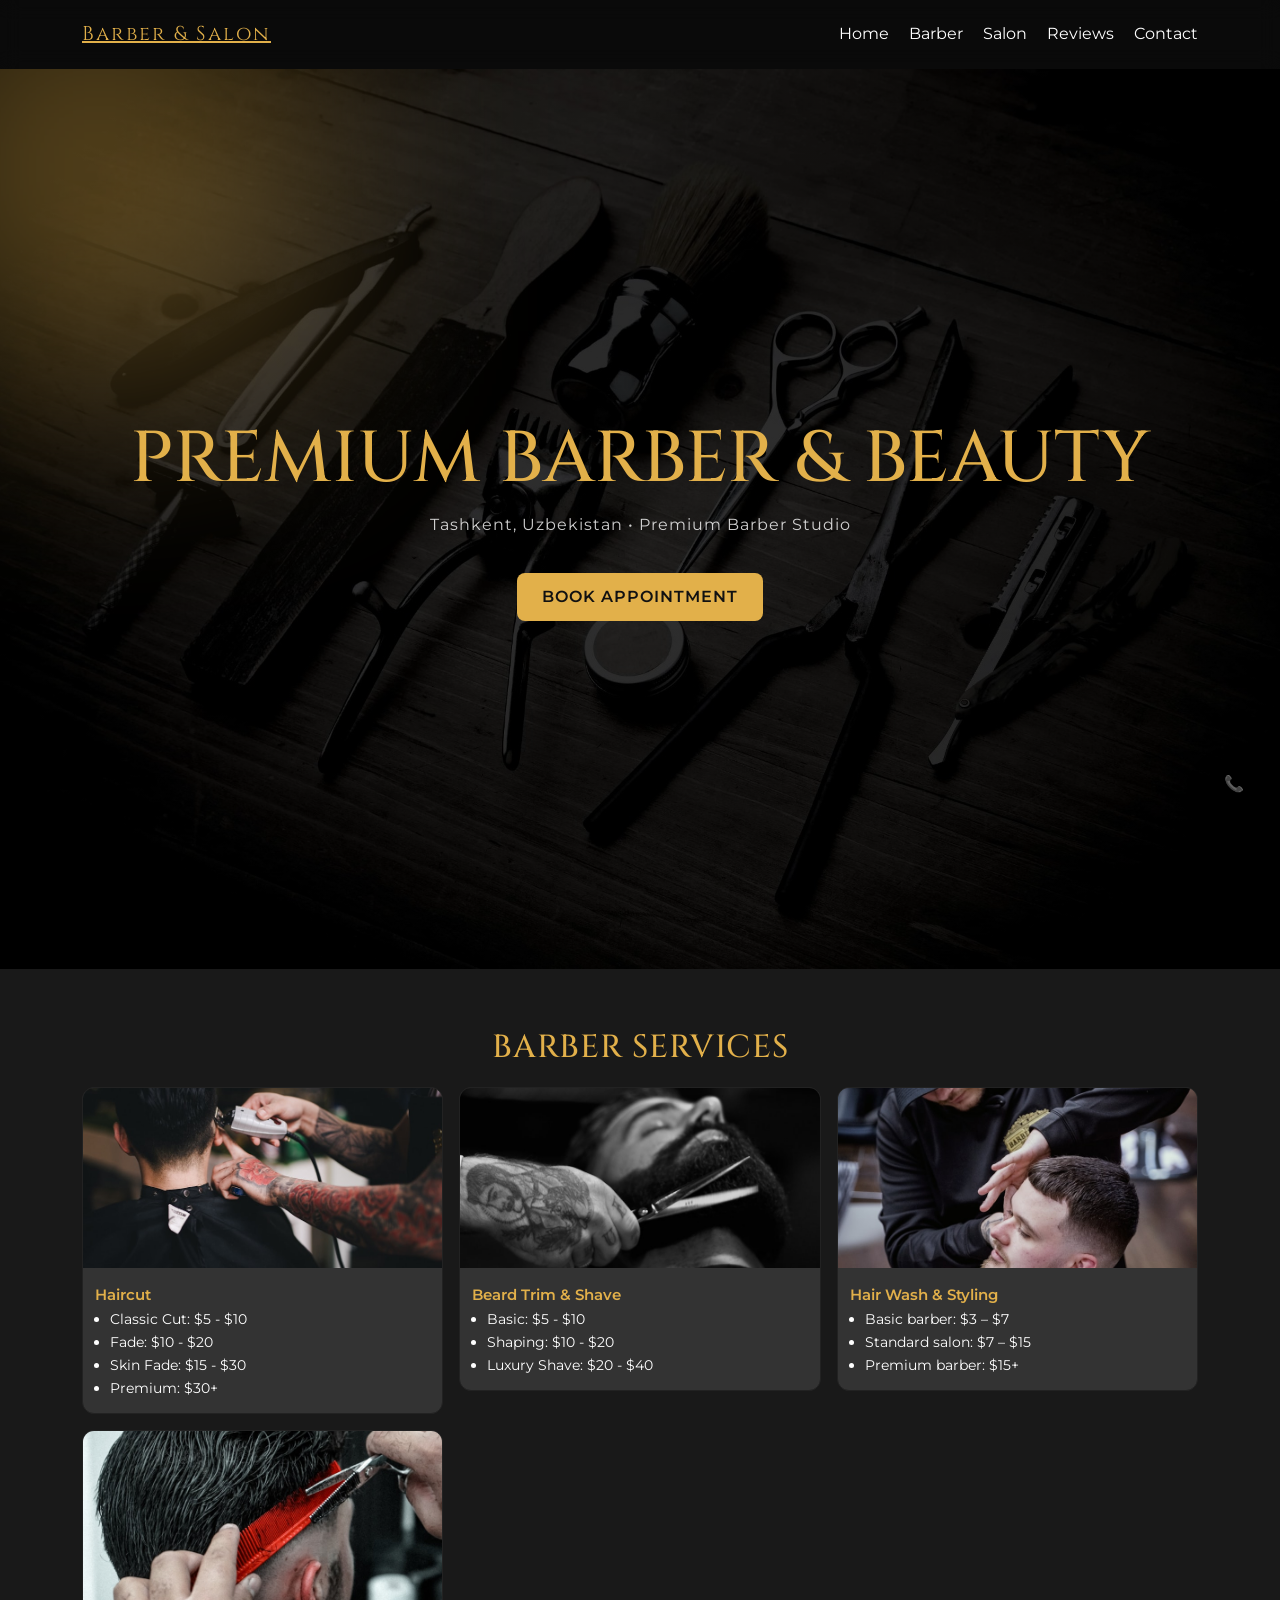
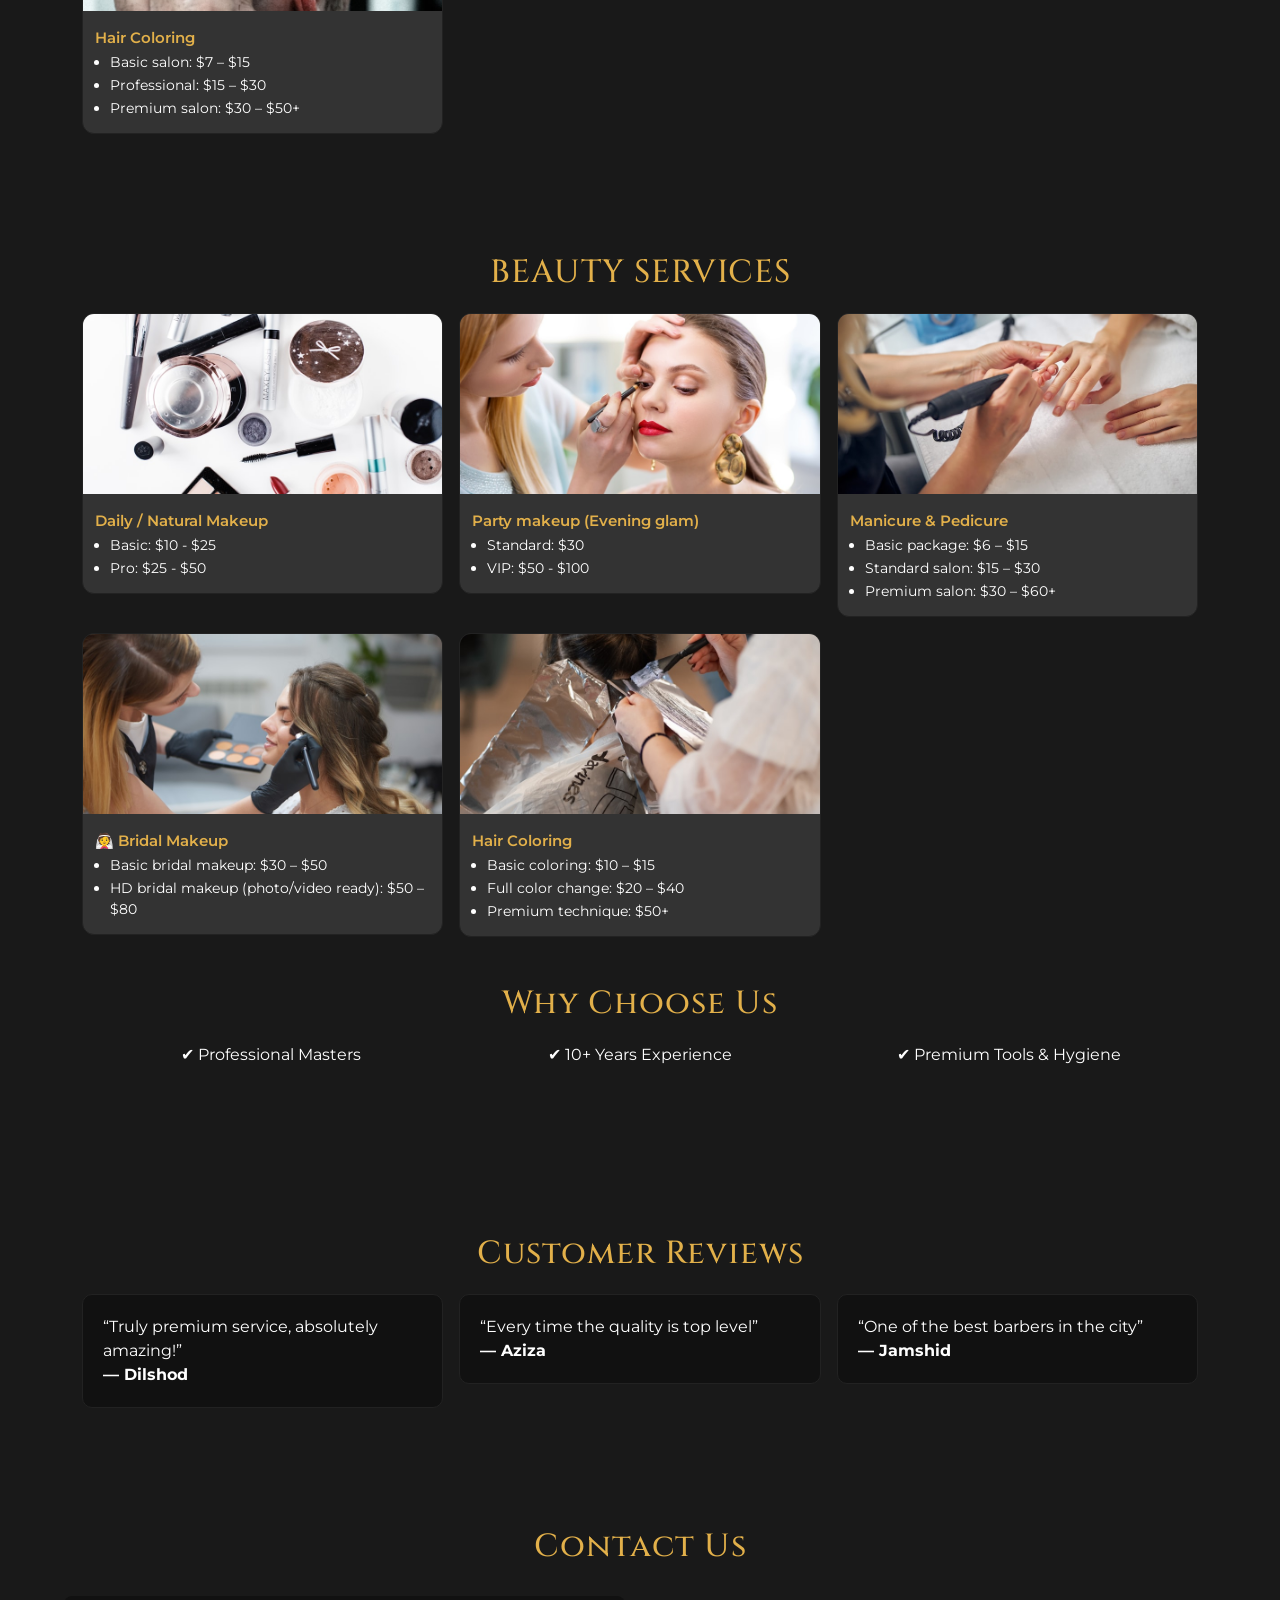
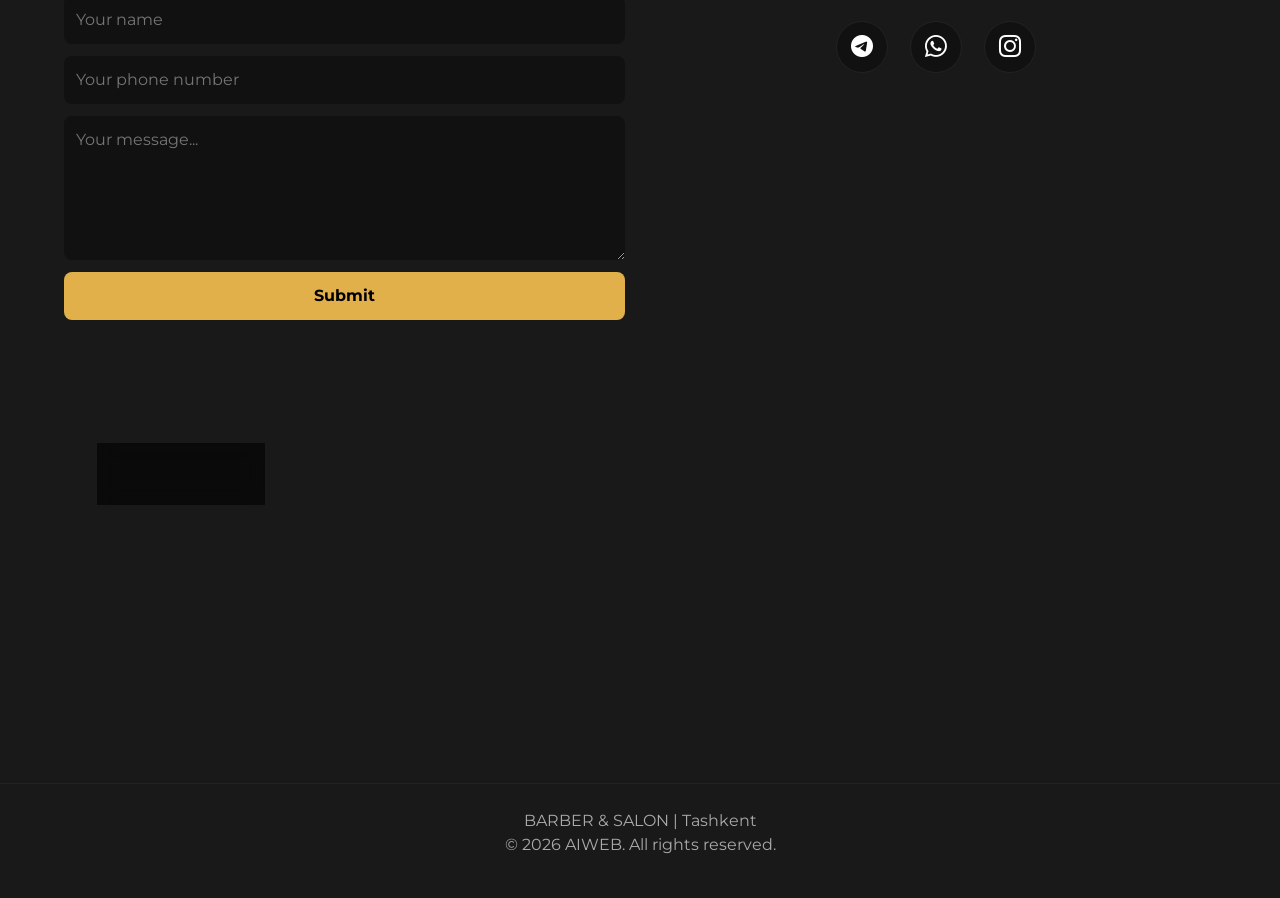
==== commit 9b4249f9: "Update index.html" ====
--- a/index.html
+++ b/index.html
@@ -25,9 +25,10 @@
 <link href="https://fonts.googleapis.com/css2?family=Cinzel:wght@400;600&family=Montserrat:wght@300;400;600;700&display=swap" rel="stylesheet">  
 <link href="https://cdn.jsdelivr.net/npm/bootstrap@5.3.3/dist/css/bootstrap.min.css" rel="stylesheet">  
 <link rel="stylesheet" href="assets/css/style.css"></head>  
-<body> <button id="installBtn" class="btn-gold" style="position:fixed;bottom:20px;right:20px;display:none;z-index:999;">
-Install App
-</button> <div id="loader"><div class="spinner"></div></div> 
+<body><div id="installBox" style="display:none;">
+  <button id="installBtn">📲 Install App</button>
+  <button id="closeBtn">✖</button>
+</div> <div id="loader"><div class="spinner"></div></div> 
   
 <header class="header">
   <div class="container">
@@ -259,6 +260,12 @@
   BARBER & SALON | Tashkent<p>© 2026 AIWEB. All rights reserved. </p>
 </footer> <!-- MODAL -->  <div id="imgModal" onclick="closeImg()">  
 <img id="modalImg">  
-</div>  <script src="assets/js/script.js"></script>  </body>  
+</div>  <script>
+  if ('serviceWorker' in navigator) {
+  navigator.serviceWorker.register('/sw.js')
+    .then(reg => console.log('SW registered:', reg.scope))
+    .catch(err => console.log('SW error:', err));
+  }
+</script><script src="assets/js/script.js"></script>  </body>  
 </html>  
  
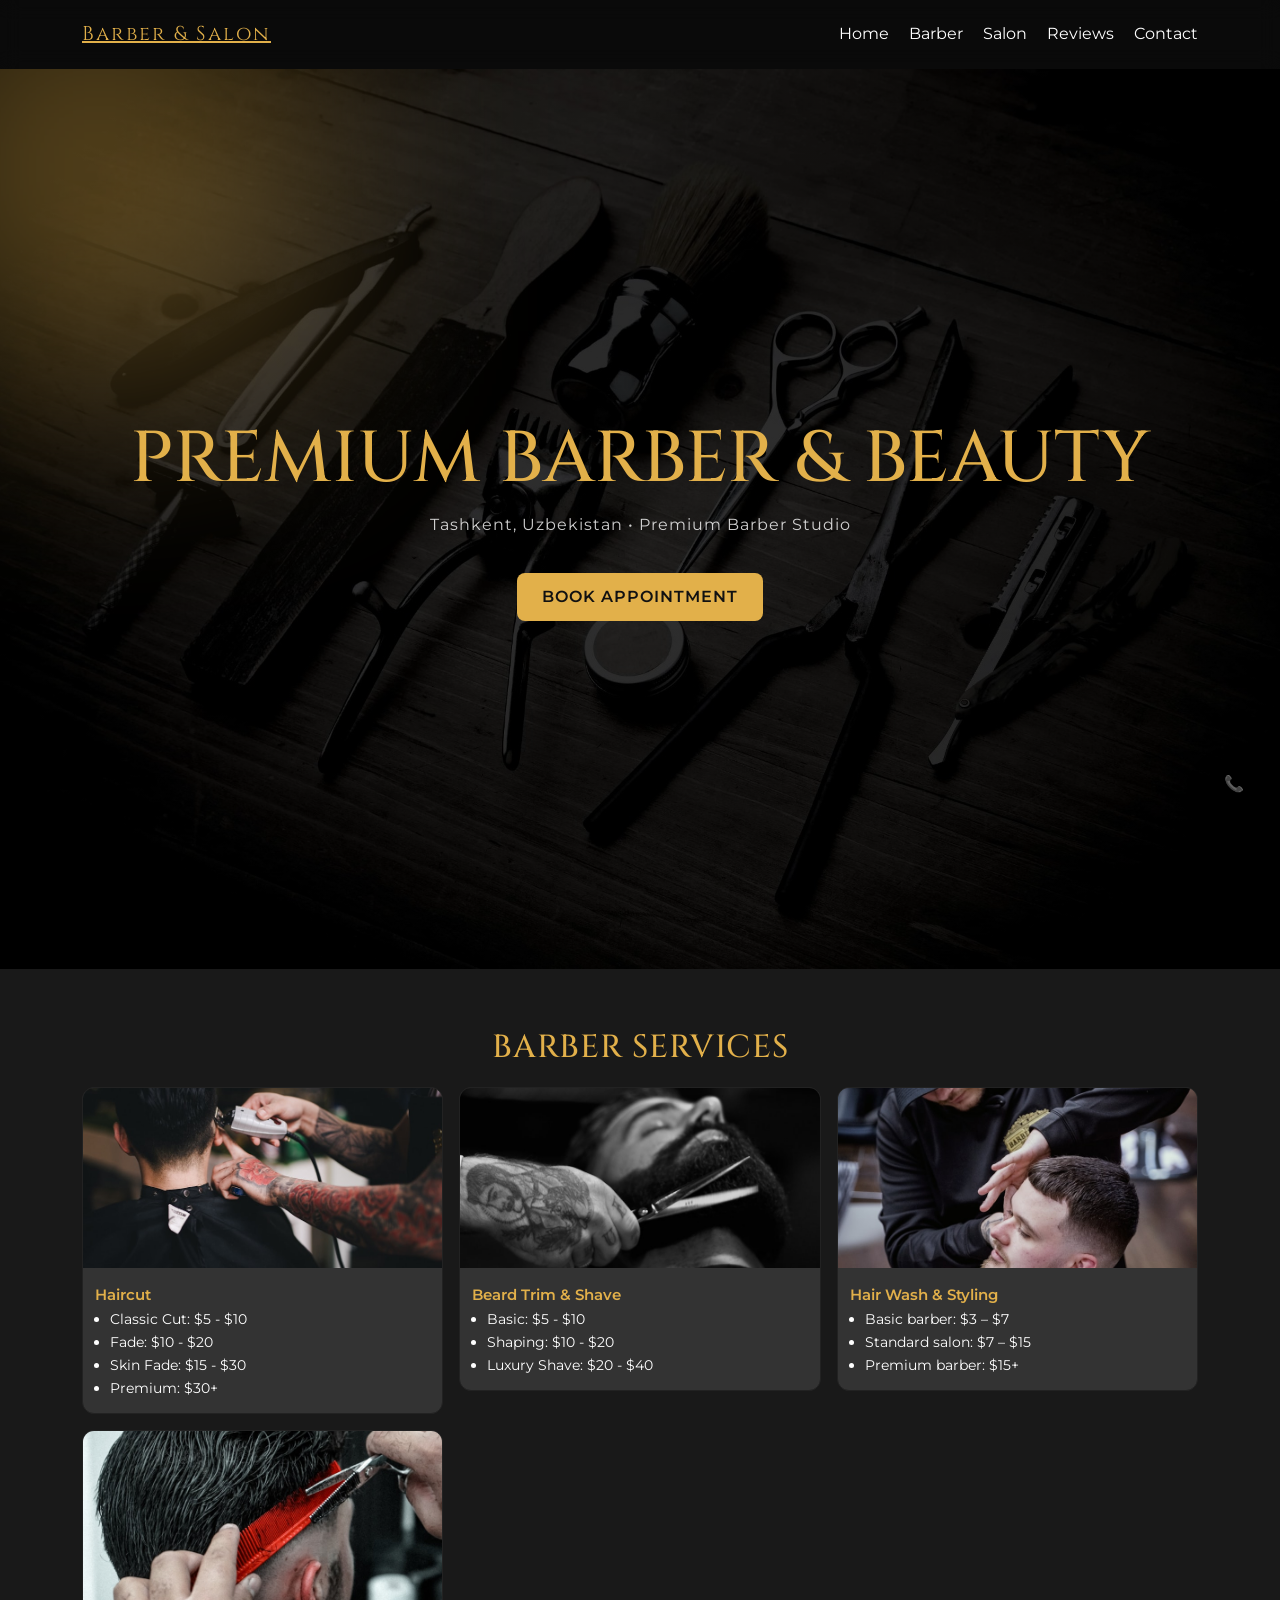
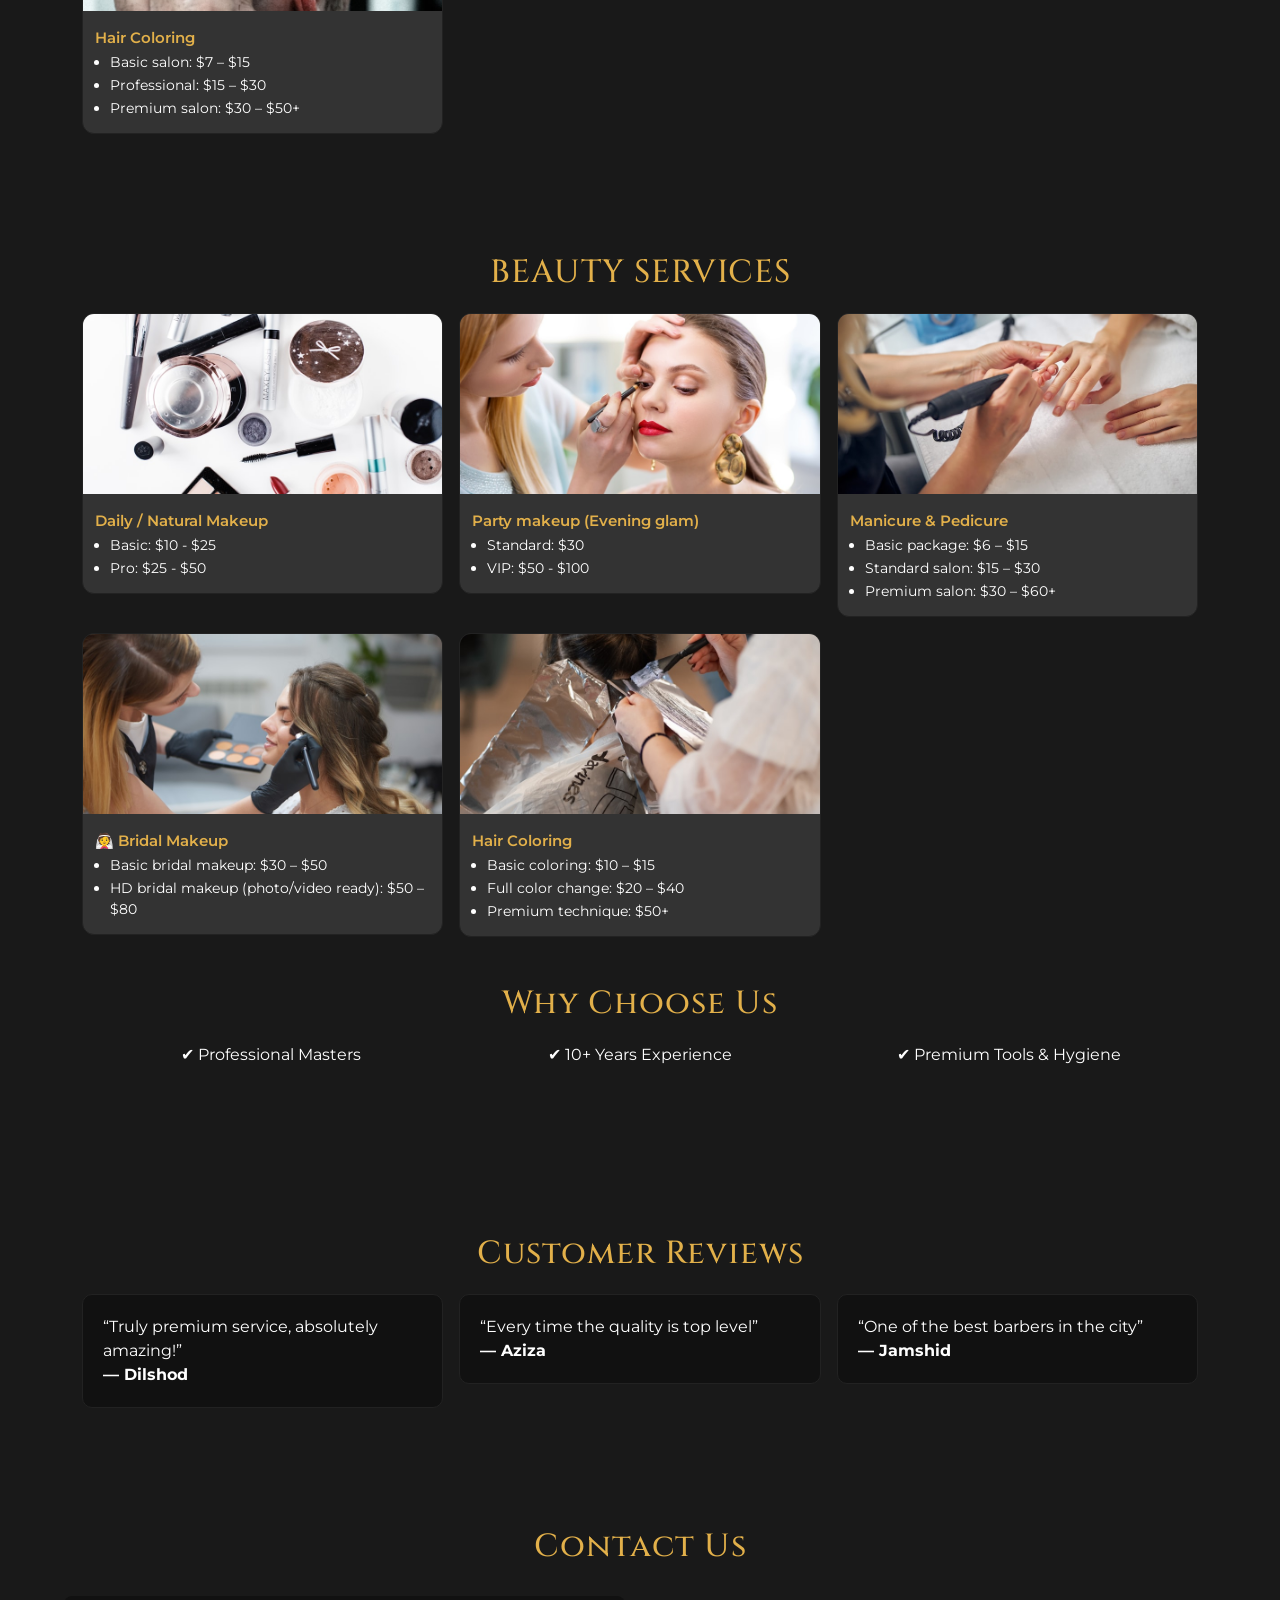
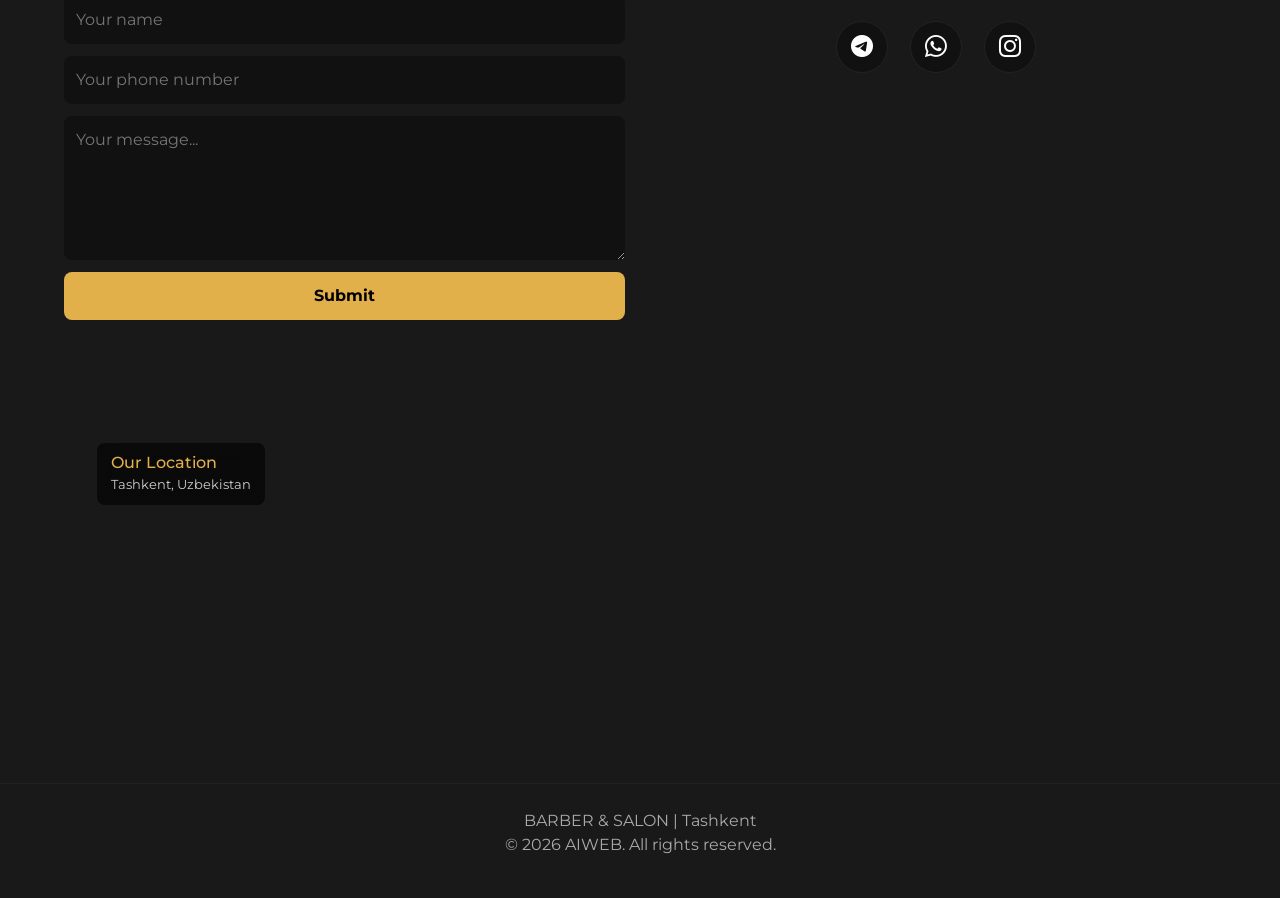
==== commit 9be86fd8: "Update index.html" ====
--- a/index.html
+++ b/index.html
@@ -260,12 +260,6 @@
   BARBER & SALON | Tashkent<p>© 2026 AIWEB. All rights reserved. </p>
 </footer> <!-- MODAL -->  <div id="imgModal" onclick="closeImg()">  
 <img id="modalImg">  
-</div>  <script>
-  if ('serviceWorker' in navigator) {
-  navigator.serviceWorker.register('/sw.js')
-    .then(reg => console.log('SW registered:', reg.scope))
-    .catch(err => console.log('SW error:', err));
-  }
-</script><script src="assets/js/script.js"></script>  </body>  
+</div>  <script src="assets/js/script.js"></script>  </body>  
 </html>  
  
--- a/assets/css/style.css
+++ b/assets/css/style.css
@@ -16,7 +16,26 @@
   
 /* smooth + premium feel */  
 html{scroll-behavior:smooth;}  
-  
+  #installBox {
+  position: fixed;
+  bottom: 20px;
+  left: 20px;
+  background: #111;
+  padding: 10px;
+  border-radius: 10px;
+  display: flex;
+  gap: 10px;
+  align-items: center;
+  color: white;
+}
+
+#closeBtn {
+  background: red;
+  border: none;
+  color: white;
+  padding: 5px 10px;
+  cursor: pointer;
+}
 /* LOADER */  
 #loader{  
 position:fixed;  
@@ -470,4 +489,4 @@
   .contact-grid{
     grid-template-columns:1fr;
   }
-}+}
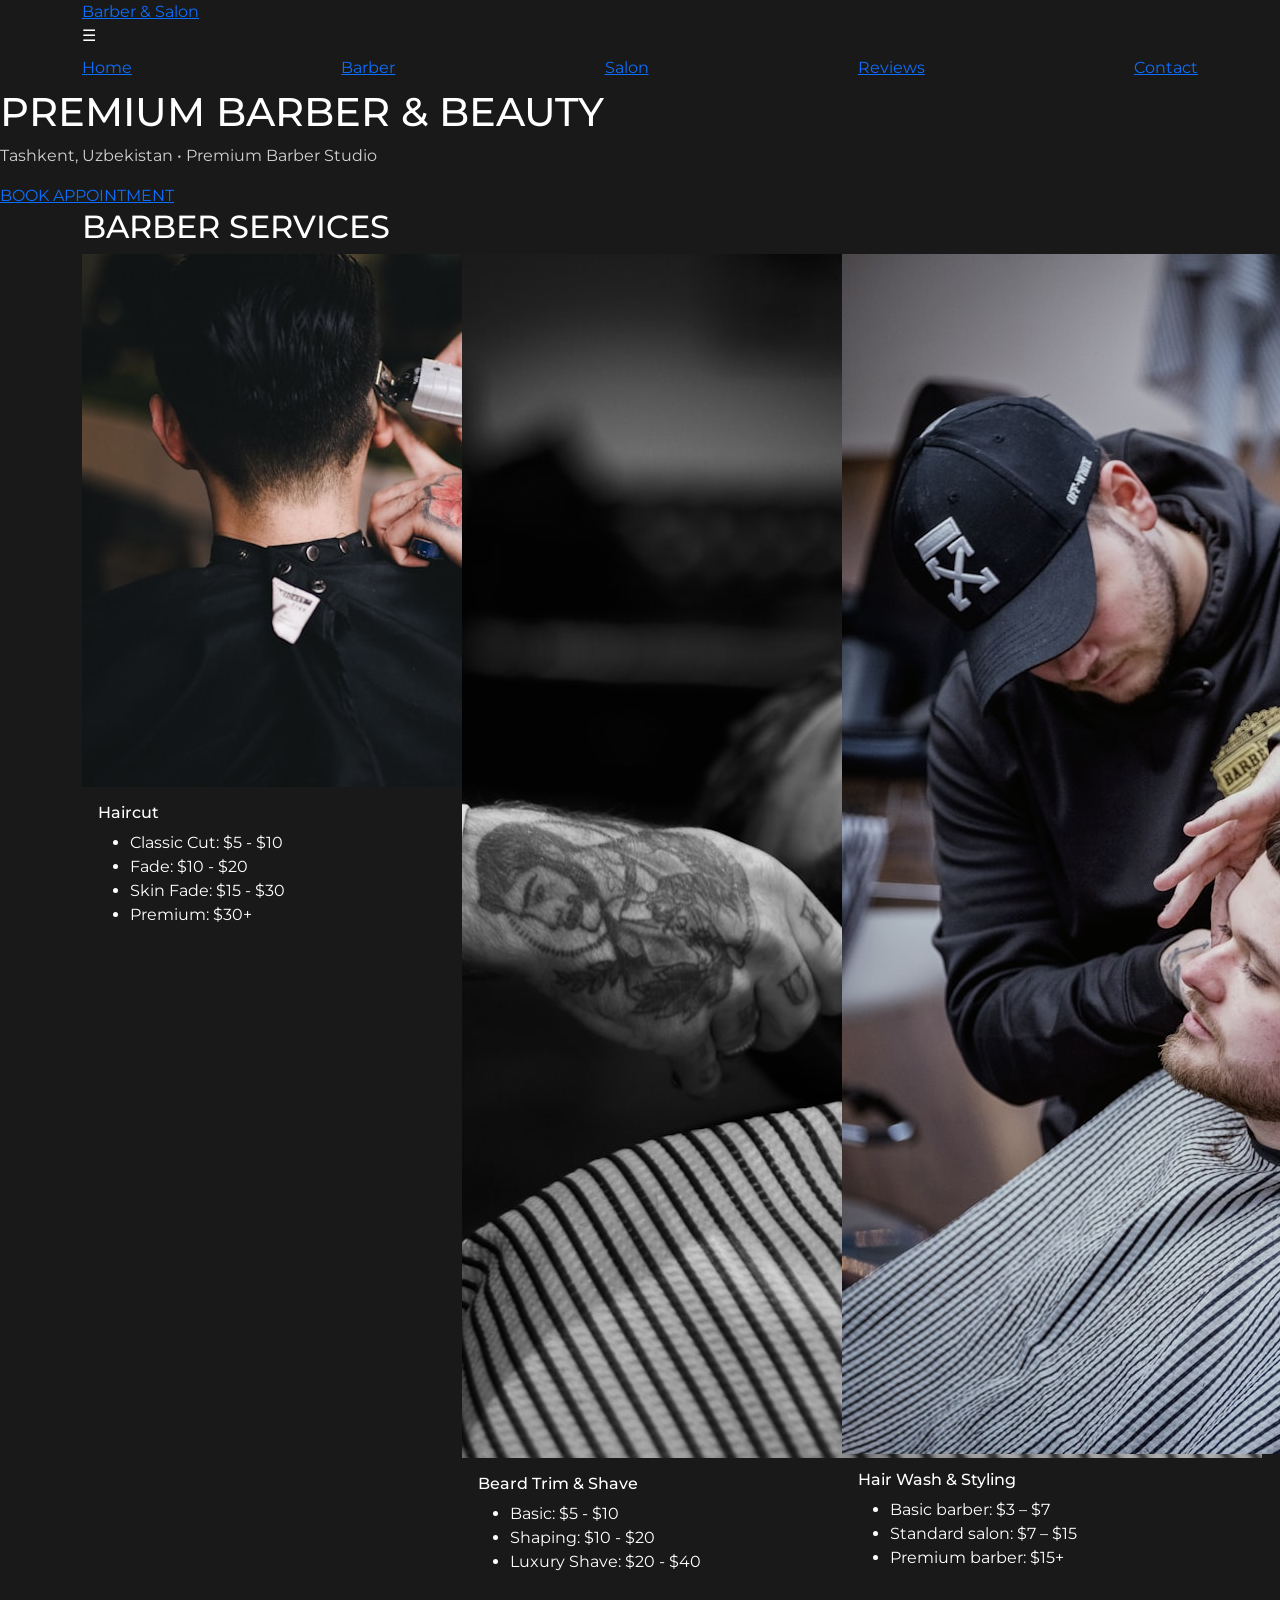
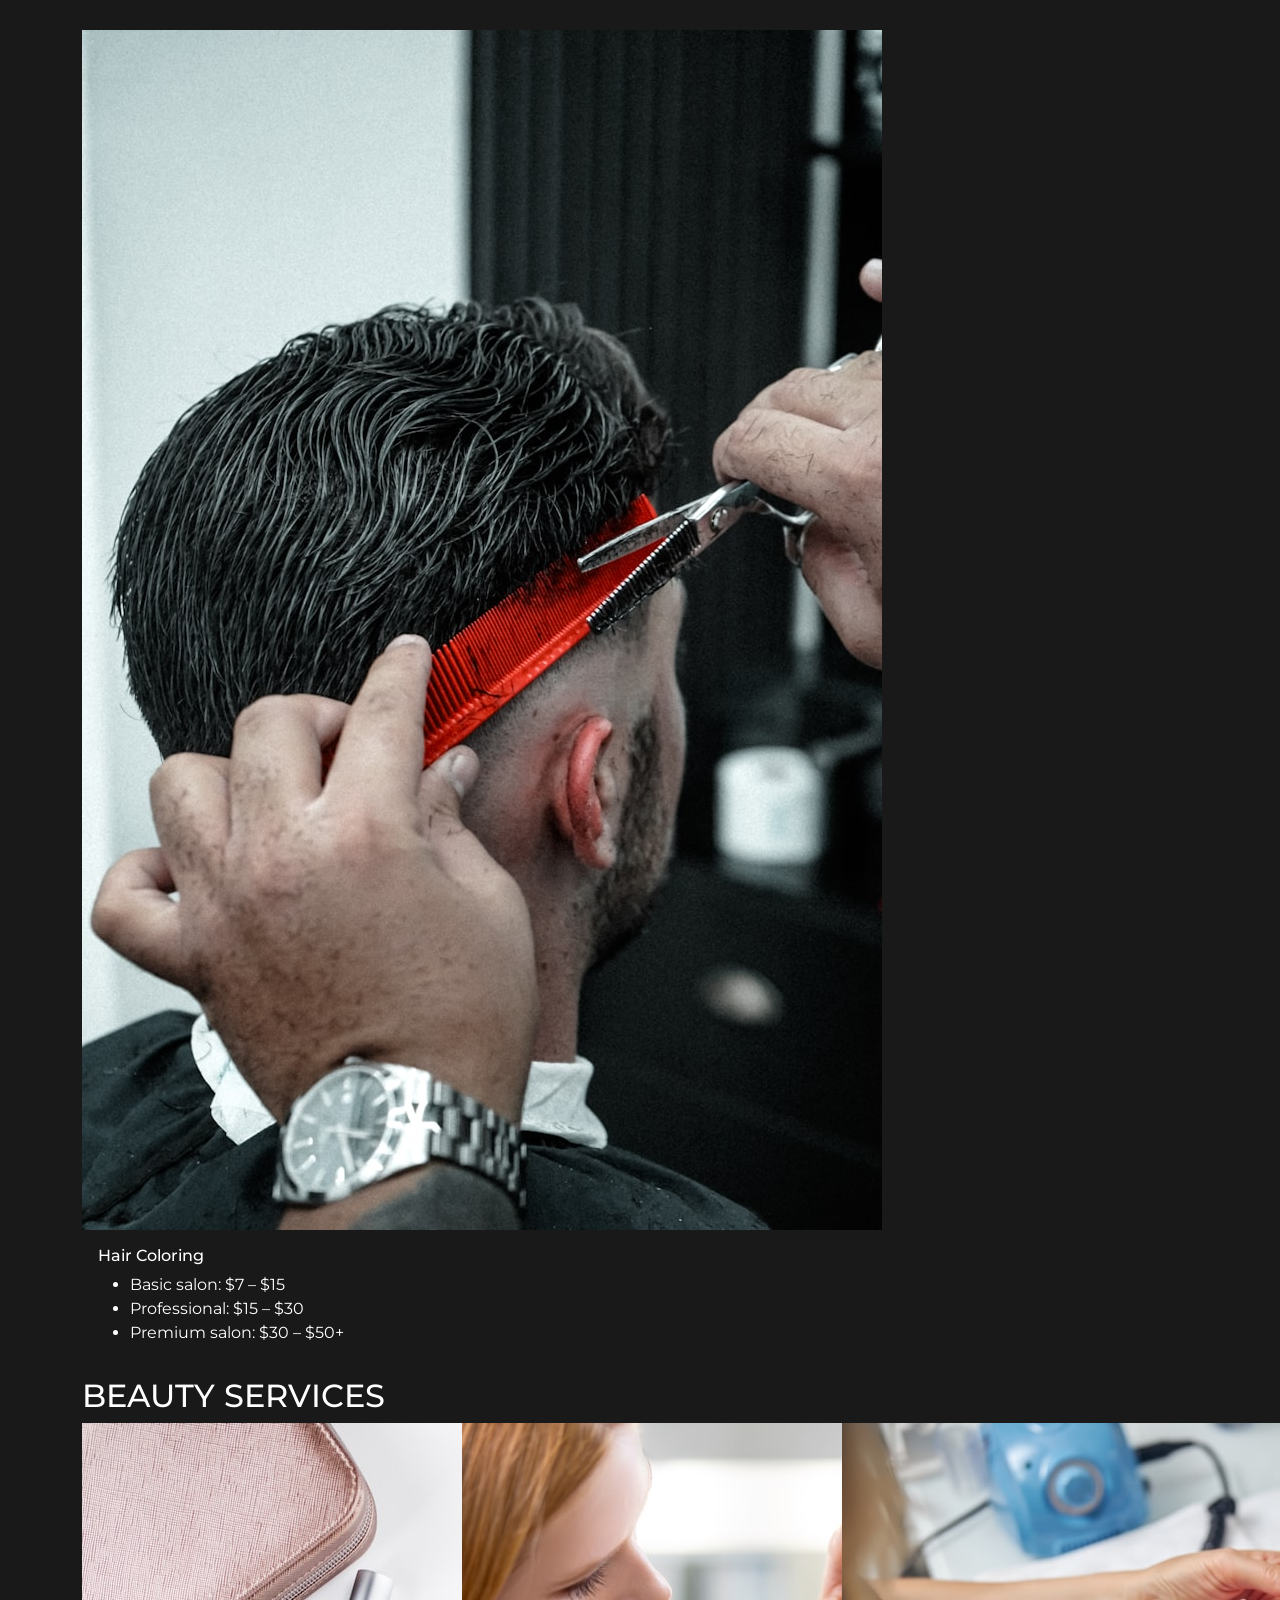
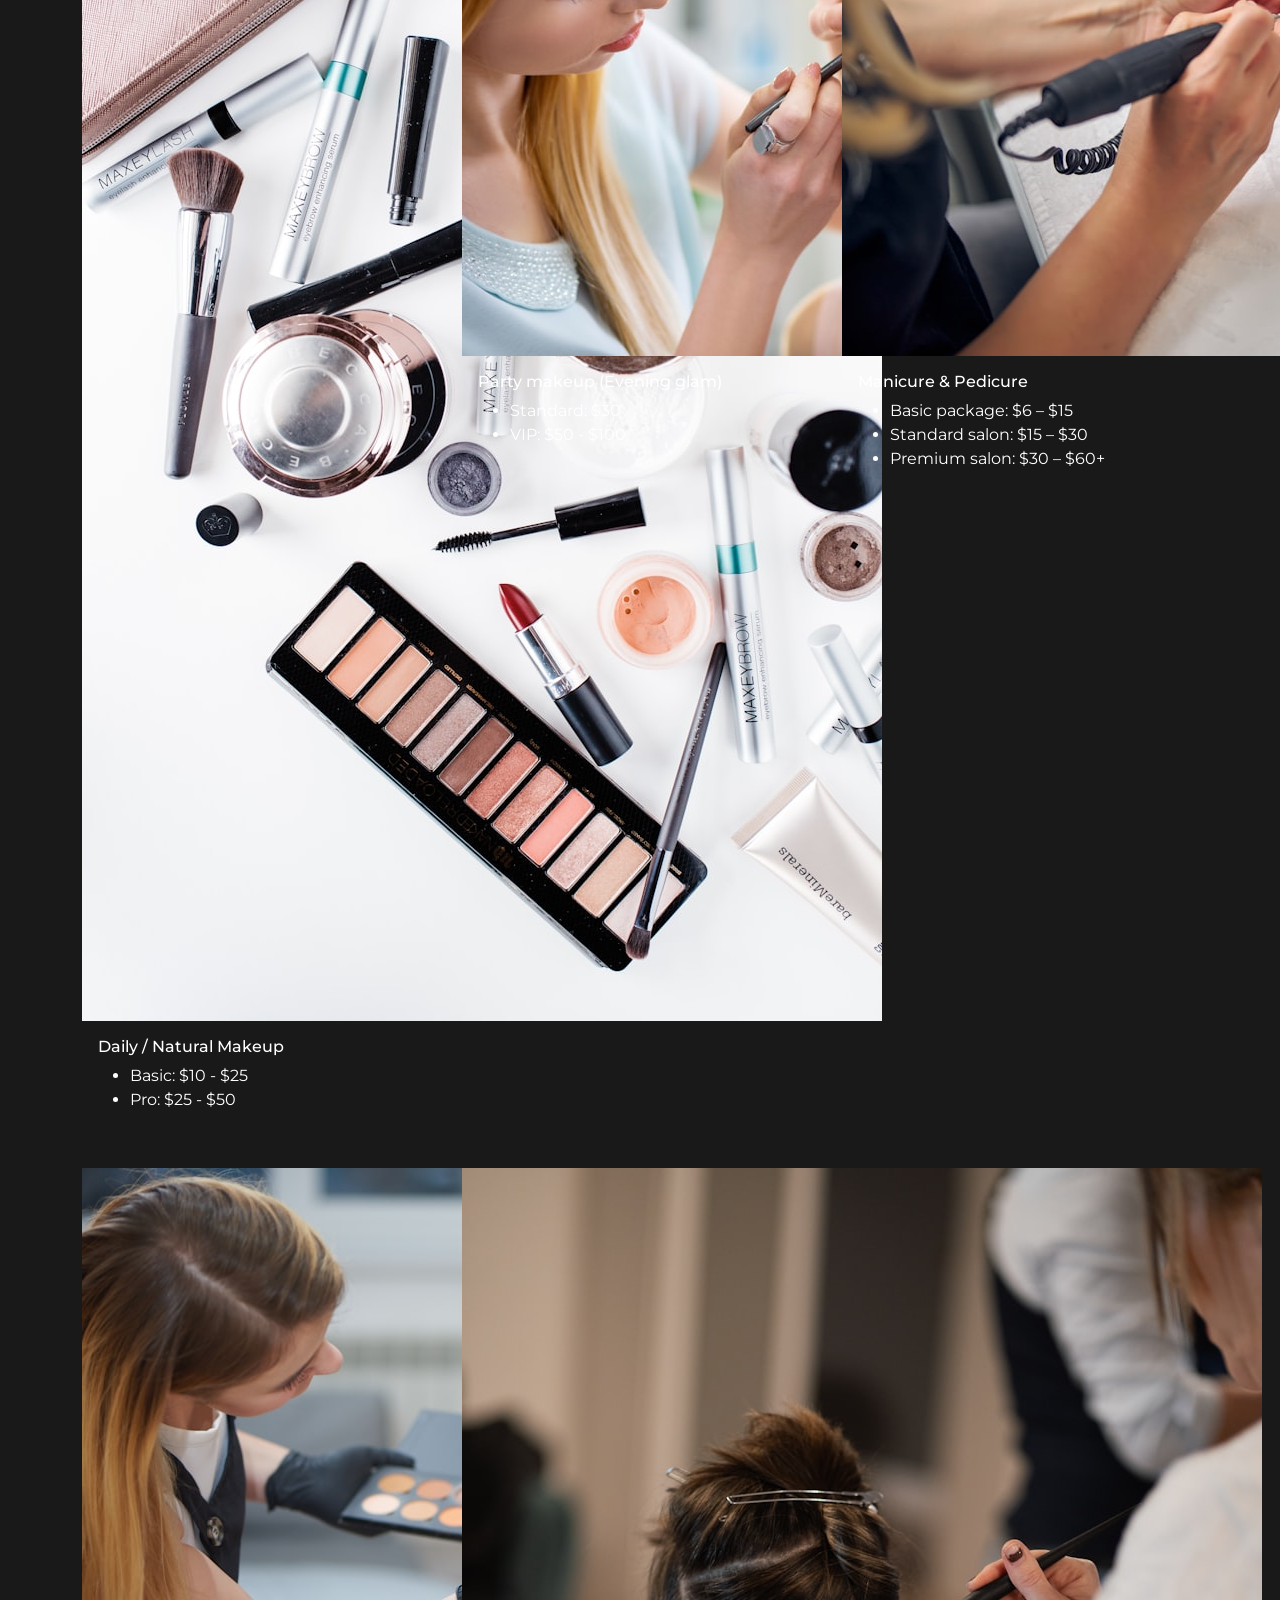
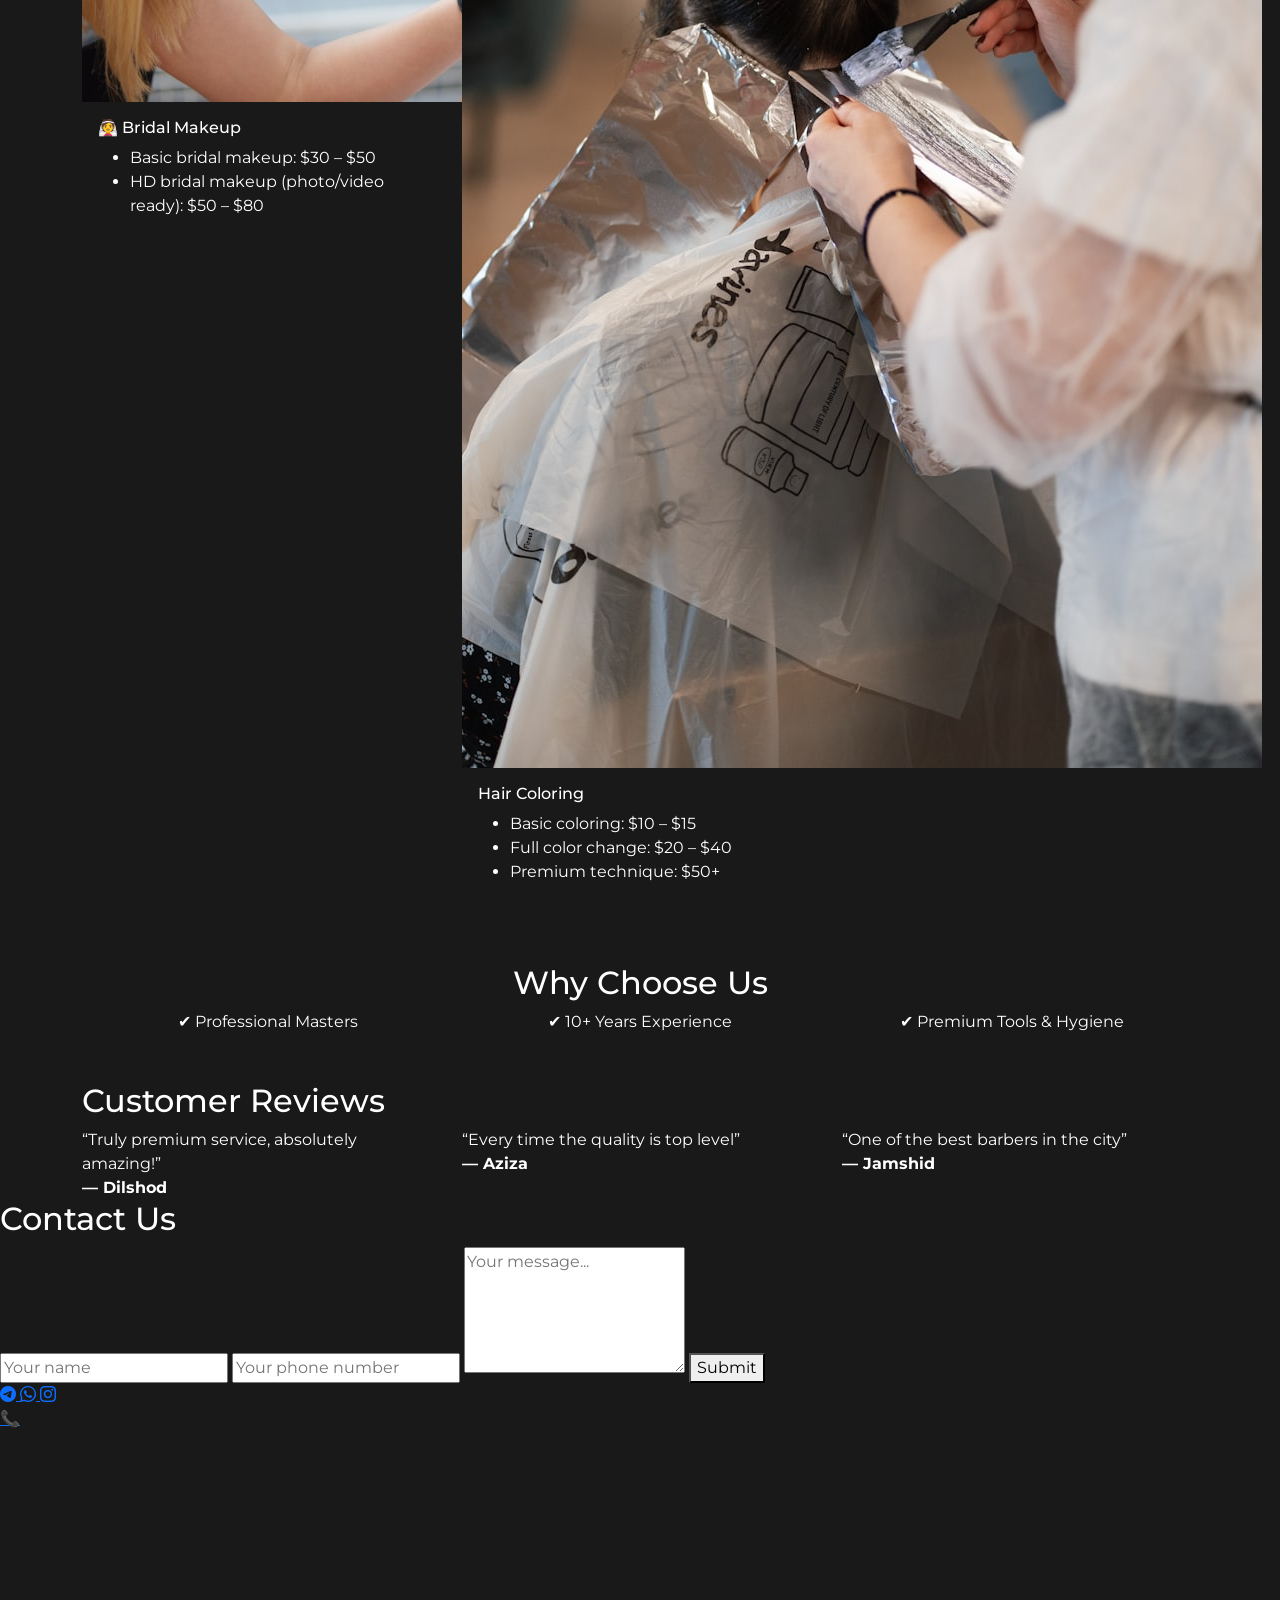
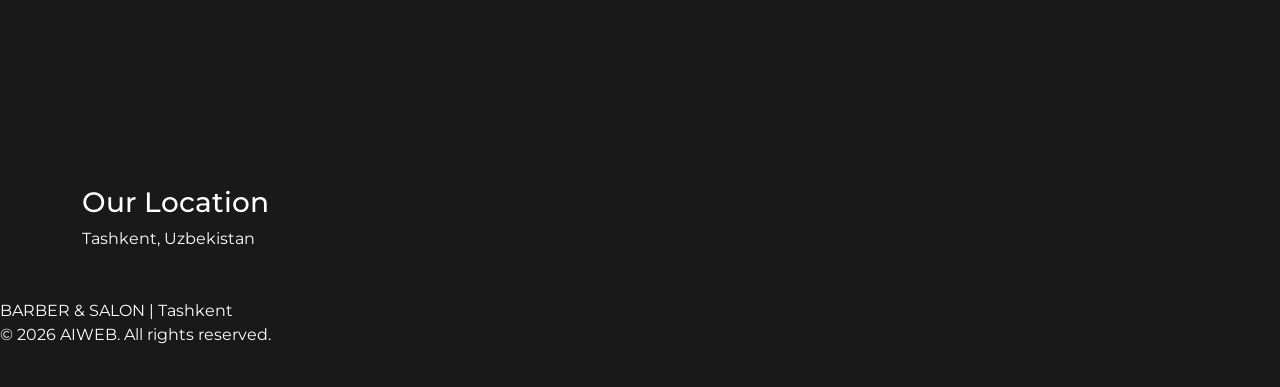
==== commit d41a5efd: "Update index.html" ====
--- a/index.html
+++ b/index.html
@@ -25,10 +25,19 @@
 <link href="https://fonts.googleapis.com/css2?family=Cinzel:wght@400;600&family=Montserrat:wght@300;400;600;700&display=swap" rel="stylesheet">  
 <link href="https://cdn.jsdelivr.net/npm/bootstrap@5.3.3/dist/css/bootstrap.min.css" rel="stylesheet">  
 <link rel="stylesheet" href="assets/css/style.css"></head>  
-<body><div id="installBox" style="display:none;">
-  <button id="installBtn">📲 Install App</button>
+<body>
+  <div id="installBox" style="display:none;">
+
+  <div class="install-text">
+    <strong>Install Barber App</strong>
+    <p>Better experience & offline access</p>
+  </div>
+
+  <button id="installBtn">Install</button>
   <button id="closeBtn">✖</button>
-</div> <div id="loader"><div class="spinner"></div></div> 
+
+  </div>
+  <div id="loader"><div class="spinner"></div></div> 
   
 <header class="header">
   <div class="container">
--- a/assets/css/style.css
+++ b/assets/css/style.css
@@ -17,25 +17,84 @@
 /* smooth + premium feel */  
 html{scroll-behavior:smooth;}  
   #installBox {
+
+    #installBox {
   position: fixed;
   bottom: 20px;
-  left: 20px;
-  background: #111;
-  padding: 10px;
+  left: 50%;
+  transform: translateX(-50%);
+
+  display: flex;
+  align-items: center;
+  gap: 12px;
+
+  padding: 12px 14px;
+  border-radius: 16px;
+
+  background: rgba(20, 20, 20, 0.75);
+  backdrop-filter: blur(12px);
+  -webkit-backdrop-filter: blur(12px);
+
+  border: 1px solid rgba(255, 255, 255, 0.08);
+
+  color: #fff;
+
+  box-shadow: 0 10px 30px rgba(0,0,0,0.4);
+
+  z-index: 9999;
+
+  animation: slideUp 0.4s ease;
+}
+
+/* Install button */
+#installBtn {
+  background: linear-gradient(135deg, #e2b04a, #c48a1d);
+  border: none;
+  color: #111;
+  font-weight: 600;
+
+  padding: 8px 14px;
+  border-radius: 12px;
+
+  cursor: pointer;
+
+  transition: 0.2s ease;
+}
+
+#installBtn:hover {
+  transform: scale(1.05);
+}
+
+/* Close button */
+#closeBtn {
+  background: transparent;
+  border: 1px solid rgba(255,255,255,0.2);
+  color: #fff;
+
+  padding: 6px 10px;
   border-radius: 10px;
-  display: flex;
-  gap: 10px;
-  align-items: center;
-  color: white;
-}
-
-#closeBtn {
-  background: red;
-  border: none;
-  color: white;
-  padding: 5px 10px;
+
   cursor: pointer;
-}
+
+  transition: 0.2s ease;
+}
+
+#closeBtn:hover {
+  background: rgba(255,255,255,0.1);
+}
+
+/* animation */
+@keyframes slideUp {
+  from {
+    opacity: 0;
+    transform: translate(-50%, 20px);
+  }
+  to {
+    opacity: 1;
+    transform: translate(-50%, 0);
+  }
+}
+    
 /* LOADER */  
 #loader{  
 position:fixed;  
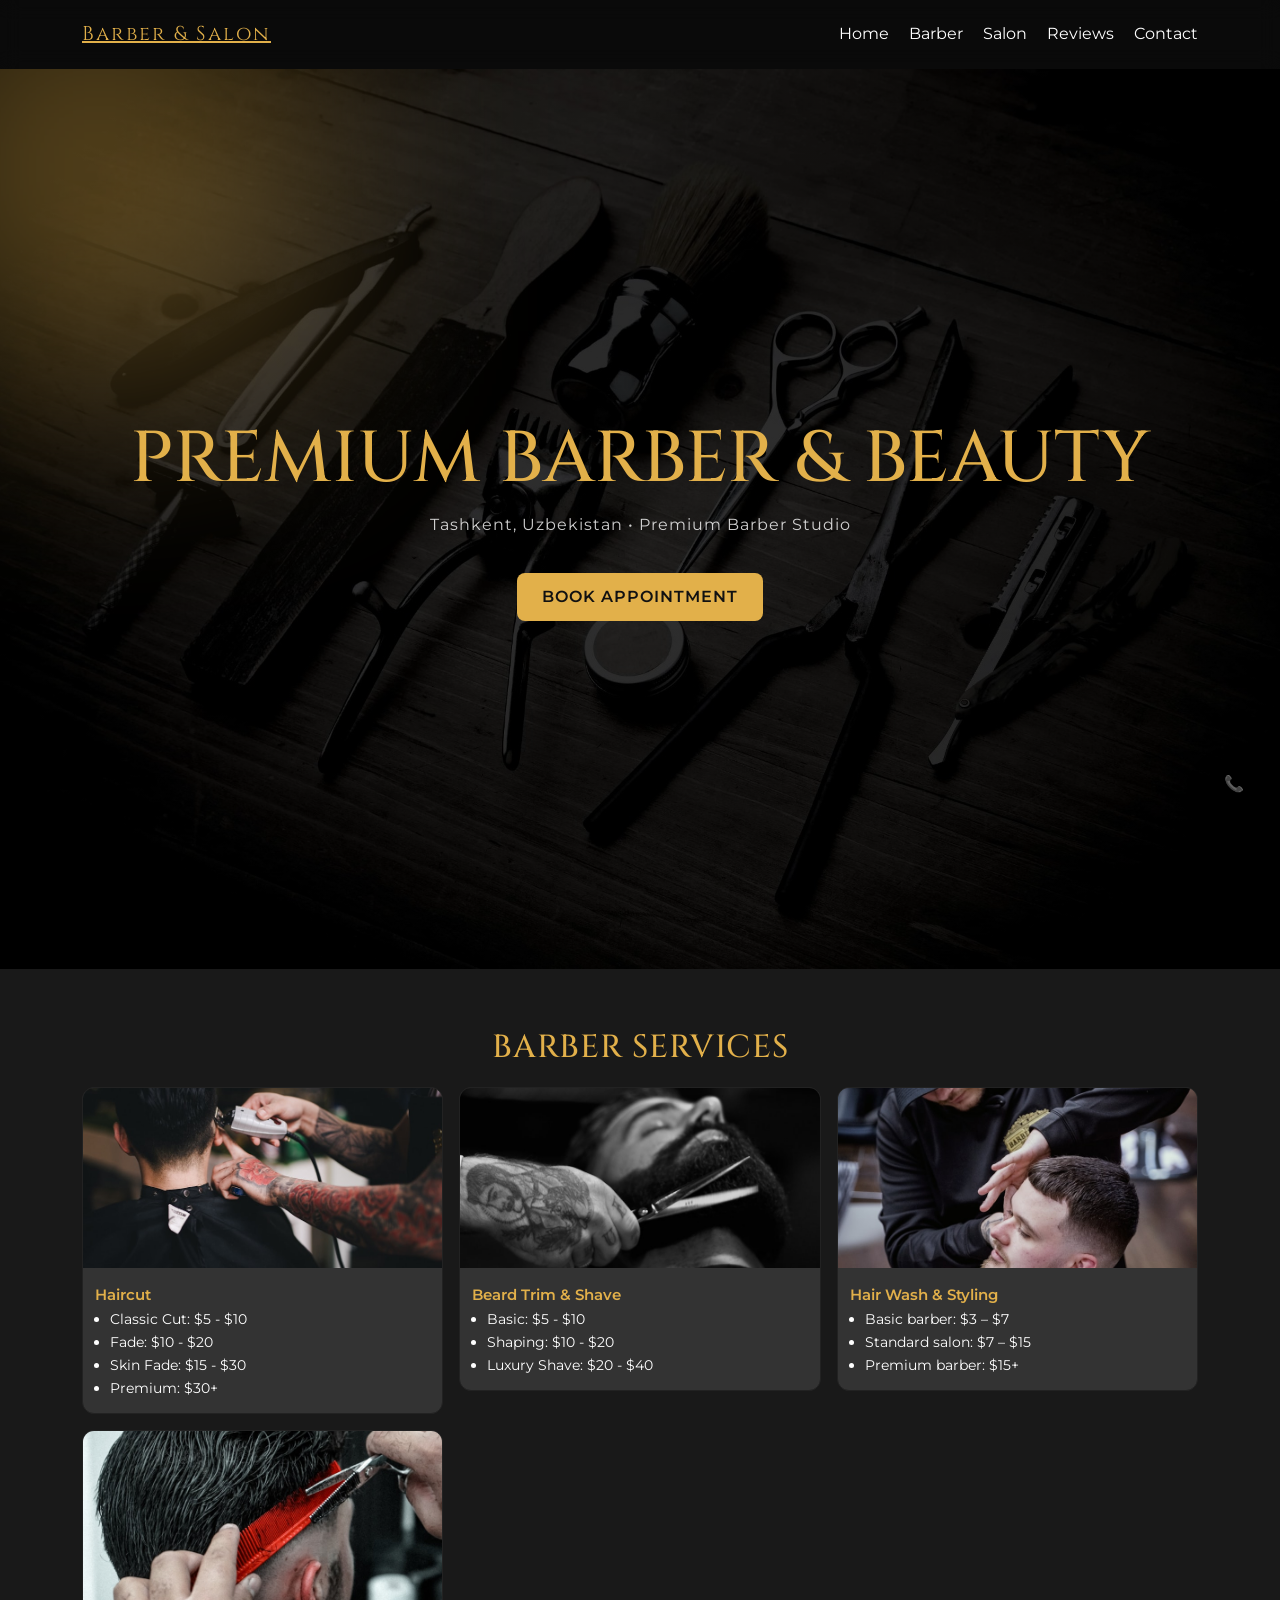
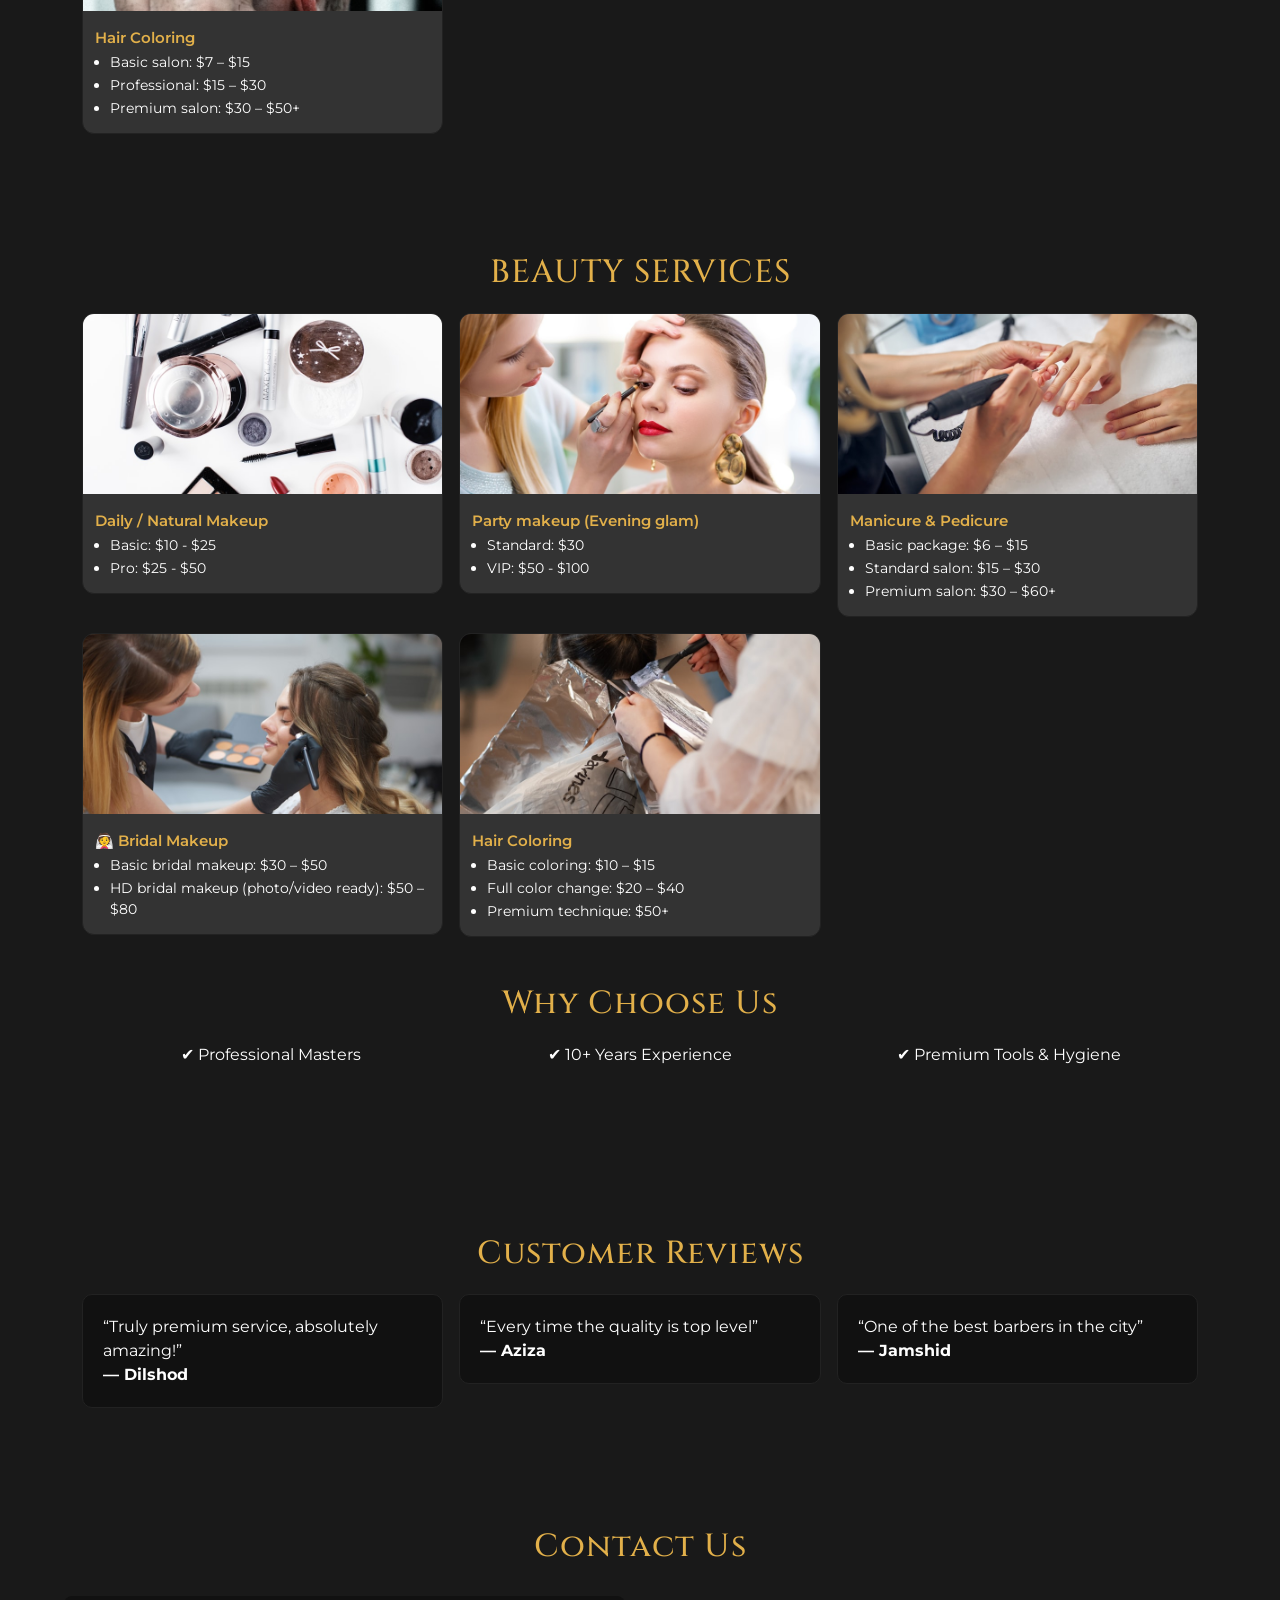
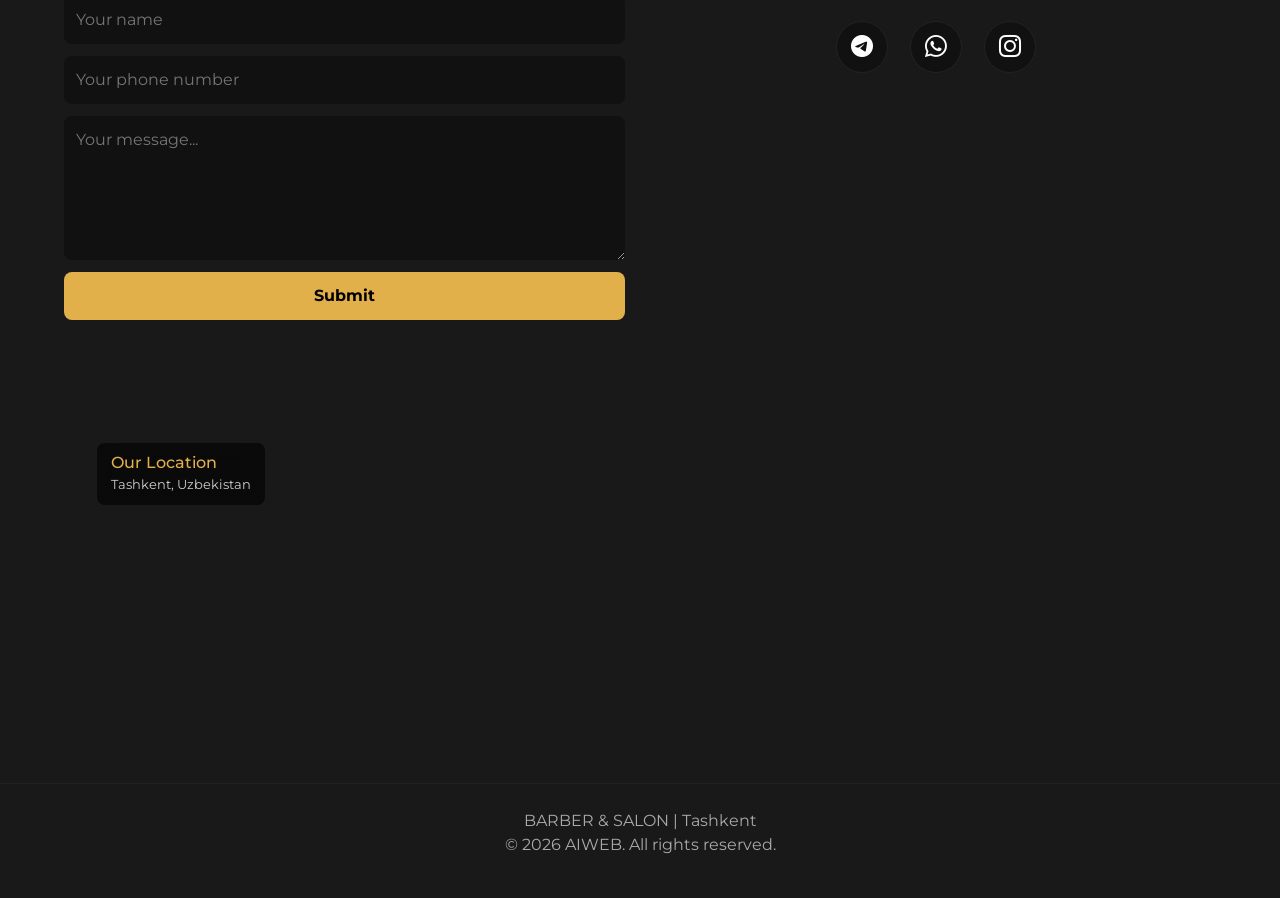
==== commit 7bd4df4f: "Update index.html" ====
--- a/index.html
+++ b/index.html
@@ -27,10 +27,8 @@
 <link rel="stylesheet" href="assets/css/style.css"></head>  
 <body>
   <div id="installBox" style="display:none;">
-
   <div class="install-text">
-    <strong>Install Barber App</strong>
-    <p>Better experience & offline access</p>
+    <strong>Barber App</strong>
   </div>
 
   <button id="installBtn">Install</button>
--- a/assets/css/style.css
+++ b/assets/css/style.css
@@ -15,8 +15,7 @@
 }  
   
 /* smooth + premium feel */  
-html{scroll-behavior:smooth;}  
-  #installBox {
+html{scroll-behavior:smooth;} 
 
     #installBox {
   position: fixed;
